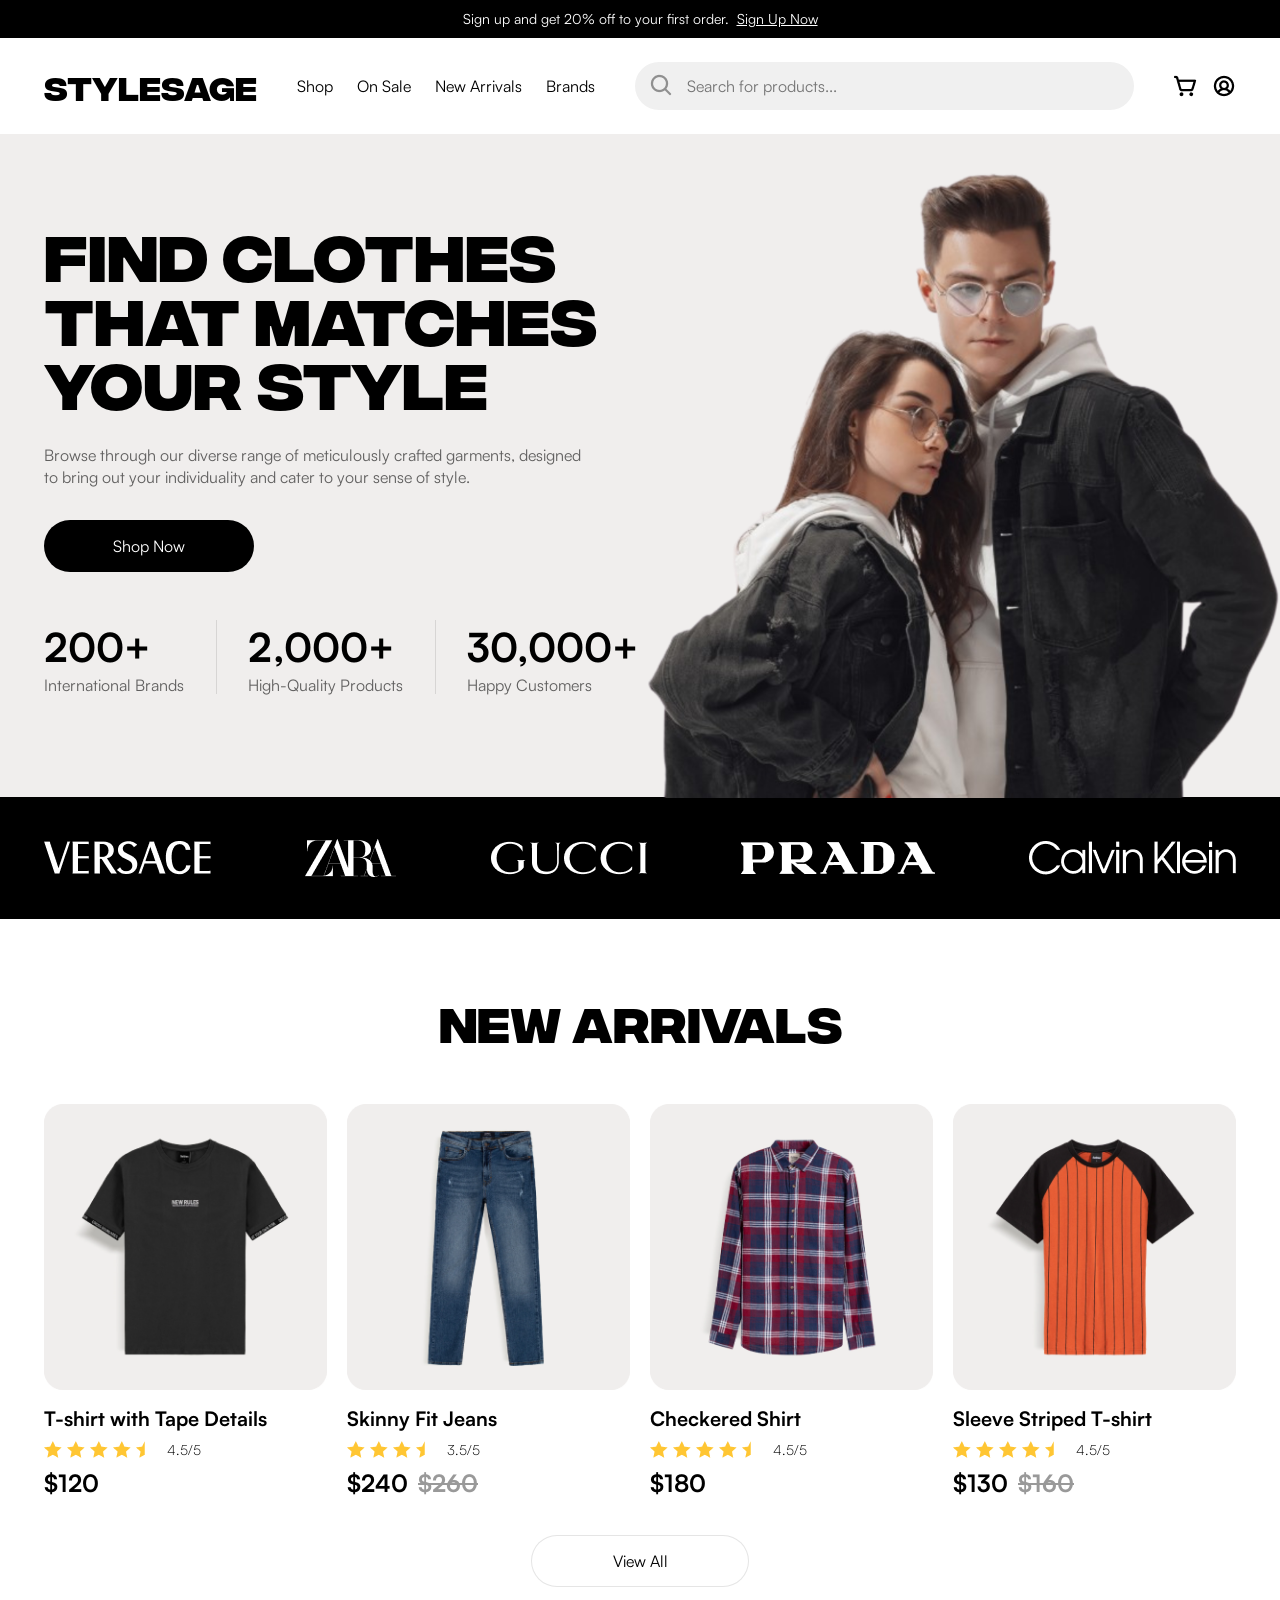
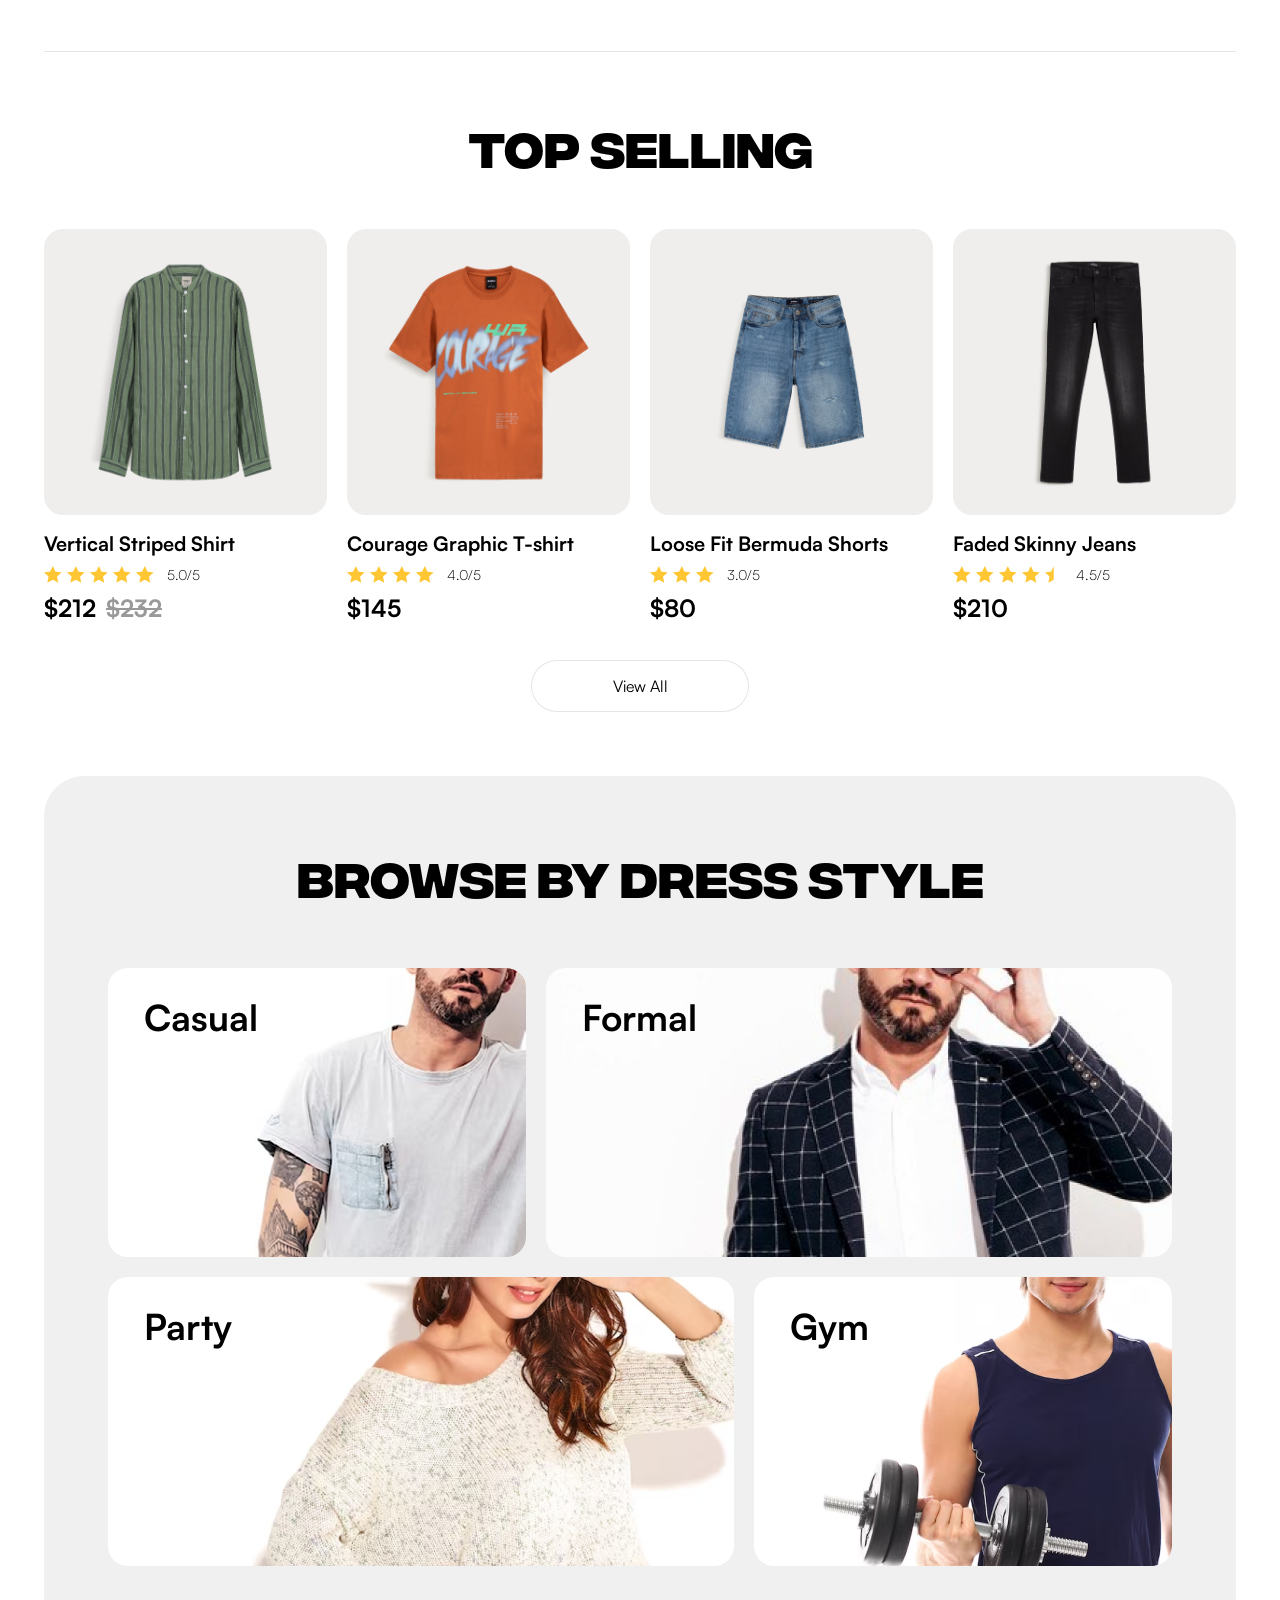
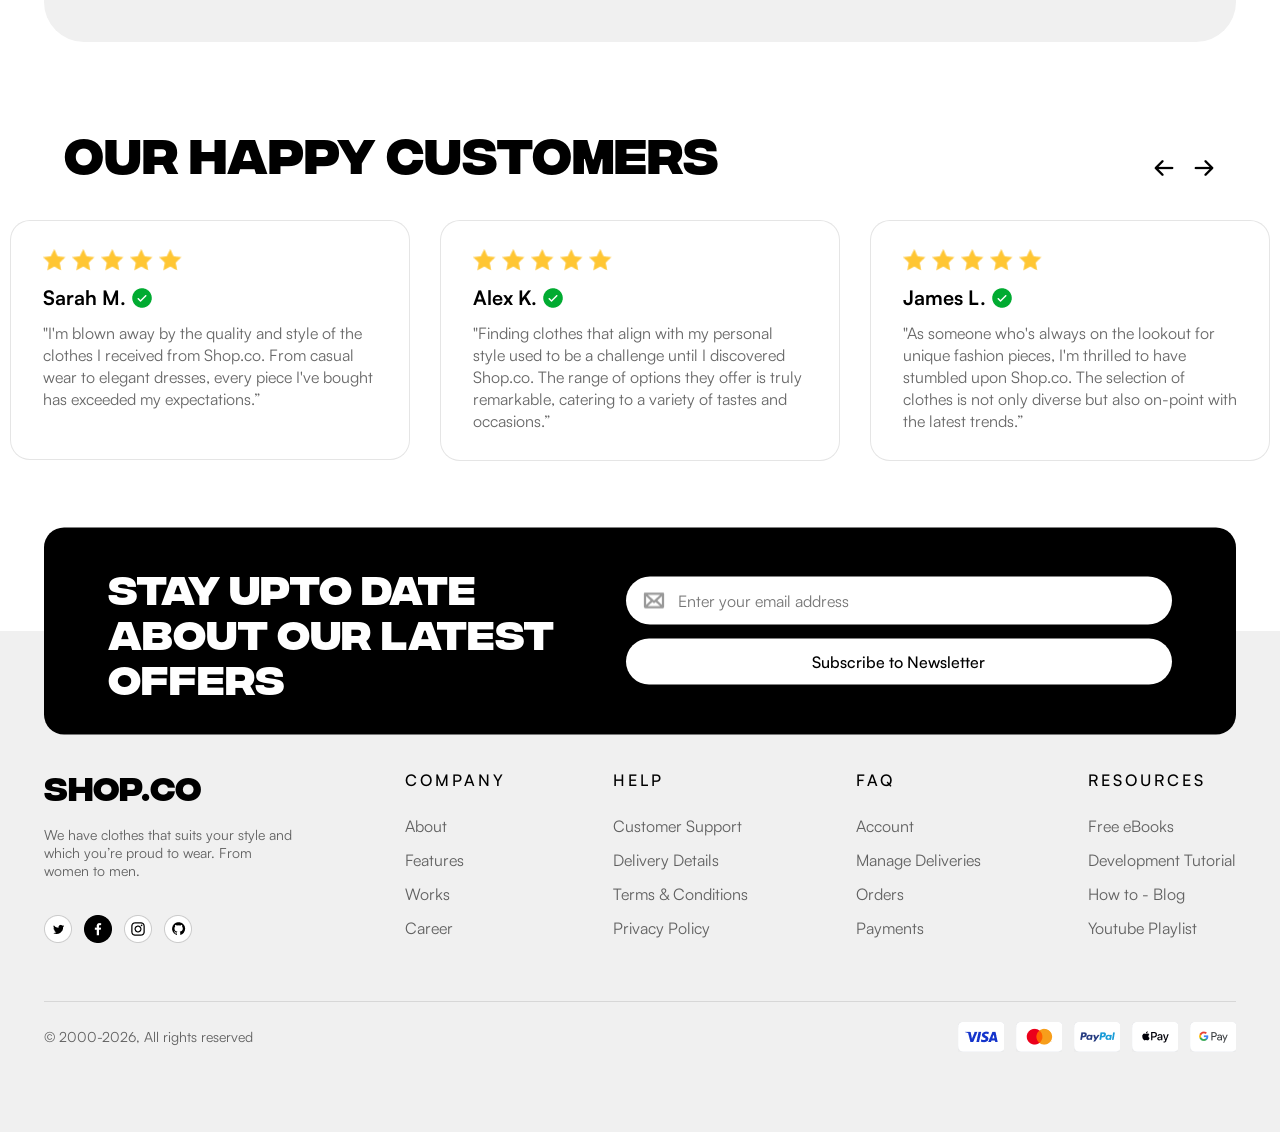
==== index.html @ e3584366 "don't have any update just upload project" ====
<!DOCTYPE html>
<html lang="en">
<head>
    <meta charset="UTF-8">
    <meta name="viewport" content="width=device-width, initial-scale=1.0">
    <title>StyleSage - Home</title>
    <link rel="stylesheet" href="./css/reset.css">
    <link rel="stylesheet" href="./css/main.css">
    <link rel="stylesheet" href="./css/swiper-bundle.min.css">
    <script src="./js/swiper-bundle.min.js"></script>
</head>
<body>
    <div class="wrap">
        <div class="header">
            <div class="header__inner">
                <div class="header__topbar">
                    <h1>Sign up and get 20% off to your first order. <a href="#none">Sign Up Now</a></h1>
                </div>
                <div class="header__menu">
                    <div class="header__menu__inner">
                        <div class="header__left">
                            <div class="header__menu__mo">
                                <a href="#none"><img src="img/ic/ic_menu_mo.png" alt="Menu"></a>
                            </div>
                            <div class="header__menu__logo">
                                <h1><a href="index.html">StyleSage</a></h1>
                            </div>
                        </div>
                        <div class="header__right">
                            <div class="header__menu__item">
                                <ul>
                                    <li>
                                        <a href="#none">Shop</a>
                                    </li>
                                    <li>
                                        <a href="#none">On Sale</a>
                                    </li>
                                    <li>
                                        <a href="#none">New Arrivals</a>
                                    </li>
                                    <li>
                                        <a href="#none">Brands</a>
                                    </li>
                                </ul>
                            </div>
                            <div class="header__menu__search">
                                <input type="text" placeholder="Search for products...">
                                <button class="bt__search"><i class="ic__search"></i></button>
                            </div>
                            <div class="header__menu__user">
                                <a href="#none"><img src="img/ic/ic_search_mo.png" alt=""></a>
                                <a href="#none"><img src="img/ic/ic_cart.png" alt=""></a>
                                <a href="#none"><img src="img/ic/ic_user.png" alt=""></a>
                            </div>
                        </div>
                    </div>
                </div>
            </div>
        </div>
        <div class="sect_top">
            <div class="sect__inner">
                <div class="main__info">
                    <h2>
                        Find Clothes<br>
                        That Matches<br>
                        Your Style
                    </h2>
                    <p>
                        Browse through our diverse range of meticulously crafted garments, designed<br>
                        to bring out your individuality and cater to your sense of style.
                    </p>
                    <div class="btn_wrap">
                        <a href="#none"><span>Shop Now</span></a>
                    </div>
                    <div class="main__total__product">
                        <ul>
                            <li>
                                <dl>
                                    <dt>
                                        <h4>200+</h4>
                                    </dt>
                                    <dd>
                                        <p>International Brands</p>
                                    </dd>
                                </dl>
                            </li>
                            <li>
                                <dl>
                                    <dt>
                                        <h4>2,000+</h4>
                                    </dt>
                                    <dd>
                                        <p>High-Quality Products</p>
                                    </dd>
                                </dl>
                            </li>
                            <li>
                                <dl>
                                    <dt>
                                        <h4>30,000+</h4>
                                    </dt>
                                    <dd>
                                        <p>Happy Customers</p>
                                    </dd>
                                </dl>
                            </li>
                        </ul>
                    </div>
                </div>
                <div class="main__img">
                    <img src="img/bg/hero_couple_pc.png" class="main__pc" alt="">
                    <img src="img/bg/hero_couple_mo.png" class="main__mo" alt="">
                </div>
            </div>
        </div>
        <div class="container">
            <div class="sect sect1">
                <div class="sect__inner">
                    <div class="campany__logo">
                        <ul>
                            <li>
                                <img src="img/logo/img_01.png" alt="VERSACE">
                            </li>
                            <li>
                                <img src="img/logo/img_02.png" alt="ZARA">
                            </li>
                            <li>
                                <img src="img/logo/img_03.png" alt="GUCCI">
                            </li>
                            <li>
                                <img src="img/logo/img_04.png" alt="PRADA">
                            </li>
                            <li>
                                <img src="img/logo/img_05.png" alt="Calvin Klein">
                            </li>
                        </ul>
                    </div>
                </div>
            </div>
            <div class="sect sect2">
                <div class="sect__inner">
                    <div class="product__section">
                        <div class="tit__wrap">
                            <h2 class="sect__tit">New Arrivals</h2>
                        </div>
                        <div class="product__list scrollbar__horizontal">
                            <ul>
                                <li>
                                    <a href="#none">
                                        <div class="product__img">
                                            <img src="img/product/img_01.png" alt="T-shirt with Tape Details">
                                        </div>
                                        <div class="product__info">
                                            <h3>T-shirt with Tape Details</h3>
                                            <div class="product__rate">
                                                <div class="star">
                                                    <ul>
                                                        <li><img src="img/ic/ic_star.png" alt="Star 1"></li>
                                                        <li><img src="img/ic/ic_star.png" alt="Star 2"></li>
                                                        <li><img src="img/ic/ic_star.png" alt="Star 3"></li>
                                                        <li><img src="img/ic/ic_star.png" alt="Star 4"></li>
                                                        <li><img src="img/ic/ic_star_half.png" alt="Star 4.5"></li>
                                                    </ul>
                                                </div>
                                                <span class="number">4.5/5</span>
                                            </div>
                                            <p class="product__price">$120</p>
                                        </div>
                                    </a>
                                </li>
                                <li>
                                    <a href="#none">
                                        <div class="product__img">
                                            <img src="img/product/img_02.png" alt="Skinny Fit Jeans">
                                        </div>
                                        <div class="product__info">
                                            <h3>Skinny Fit Jeans</h3>
                                            <div class="product__rate">
                                                <div class="star">
                                                    <ul>
                                                        <li><img src="img/ic/ic_star.png" alt="Star 1"></li>
                                                        <li><img src="img/ic/ic_star.png" alt="Star 2"></li>
                                                        <li><img src="img/ic/ic_star.png" alt="Star 3"></li>
                                                        <li><img src="img/ic/ic_star_half.png" alt="Star 3.5"></li>
                                                    </ul>
                                                </div>
                                                <span class="number">3.5/5</span>
                                            </div>
                                            <p class="product__price">$240<span class="discount__price">$260</span></p>
                                        </div>
                                    </a>
                                </li>
                                <li>
                                    <a href="#none">
                                        <div class="product__img">
                                            <img src="img/product/img_03.png" alt="Checkered Shirt">
                                        </div>
                                        <div class="product__info">
                                            <h3>Checkered Shirt</h3>
                                            <div class="product__rate">
                                                <div class="star">
                                                    <ul>
                                                        <li><img src="img/ic/ic_star.png" alt="Star 1"></li>
                                                        <li><img src="img/ic/ic_star.png" alt="Star 2"></li>
                                                        <li><img src="img/ic/ic_star.png" alt="Star 3"></li>
                                                        <li><img src="img/ic/ic_star.png" alt="Star 4"></li>
                                                        <li><img src="img/ic/ic_star_half.png" alt="Star 4.5"></li>
                                                    </ul>
                                                </div>
                                                <span class="number">4.5/5</span>
                                            </div>
                                            <p class="product__price">$180</p>
                                        </div>
                                    </a>
                                </li>
                                <li>
                                    <a href="#none">
                                        <div class="product__img">
                                            <img src="img/product/img_04.png" alt="Sleeve Striped T-shirt">
                                        </div>
                                        <div class="product__info">
                                            <h3>Sleeve Striped T-shirt</h3>
                                            <div class="product__rate">
                                                <div class="star">
                                                    <ul>
                                                        <li><img src="img/ic/ic_star.png" alt="Star 1"></li>
                                                        <li><img src="img/ic/ic_star.png" alt="Star 2"></li>
                                                        <li><img src="img/ic/ic_star.png" alt="Star 3"></li>
                                                        <li><img src="img/ic/ic_star.png" alt="Star 4"></li>
                                                        <li><img src="img/ic/ic_star_half.png" alt="Star 4.5"></li>
                                                    </ul>
                                                </div>
                                                <span class="number">4.5/5</span>
                                            </div>
                                            <p class="product__price">$130<span class="discount__price">$160</span></p>
                                        </div>
                                    </a>
                                </li>
                            </ul>
                        </div>
                        <div class="product__more">
                            <a href="#none" class="btn__more"><span>View All</span></a>
                        </div>
                    </div>
                    <div class="product__section">
                        <div class="tit__wrap">
                            <h2 class="sect__tit">Top Selling</h2>
                        </div>
                        <div class="product__list scrollbar__horizontal">
                            <ul>
                                <li>
                                    <a href="#none">
                                        <div class="product__img">
                                            <img src="img/product/img_05.png" alt="Vertical Striped Shirt">
                                        </div>
                                        <div class="product__info">
                                            <h3>Vertical Striped Shirt</h3>
                                            <div class="product__rate">
                                                <div class="star">
                                                    <ul>
                                                        <li><img src="img/ic/ic_star.png" alt="Star 1"></li>
                                                        <li><img src="img/ic/ic_star.png" alt="Star 2"></li>
                                                        <li><img src="img/ic/ic_star.png" alt="Star 3"></li>
                                                        <li><img src="img/ic/ic_star.png" alt="Star 4"></li>
                                                        <li><img src="img/ic/ic_star.png" alt="Star 5"></li>
                                                    </ul>
                                                </div>
                                                <span class="number">5.0/5</span>
                                            </div>
                                            <p class="product__price">$212<span class="discount__price">$232</span></p>
                                        </div>
                                    </a>
                                </li>
                                <li>
                                    <a href="#none">
                                        <div class="product__img">
                                            <img src="img/product/img_06.png" alt="Courage Graphic T-shirt">
                                        </div>
                                        <div class="product__info">
                                            <h3>Courage Graphic T-shirt</h3>
                                            <div class="product__rate">
                                                <div class="star">
                                                    <ul>
                                                        <li><img src="img/ic/ic_star.png" alt="Star 1"></li>
                                                        <li><img src="img/ic/ic_star.png" alt="Star 2"></li>
                                                        <li><img src="img/ic/ic_star.png" alt="Star 3"></li>
                                                        <li><img src="img/ic/ic_star.png" alt="Star 4"></li>
                                                    </ul>
                                                </div>
                                                <span class="number">4.0/5</span>
                                            </div>
                                            <p class="product__price">$145</p>
                                        </div>
                                    </a>
                                </li>
                                <li>
                                    <a href="#none">
                                        <div class="product__img">
                                            <img src="img/product/img_07.png" alt="Loose Fit Bermuda Shorts">
                                        </div>
                                        <div class="product__info">
                                            <h3>Loose Fit Bermuda Shorts</h3>
                                            <div class="product__rate">
                                                <div class="star">
                                                    <ul>
                                                        <li><img src="img/ic/ic_star.png" alt="Star 1"></li>
                                                        <li><img src="img/ic/ic_star.png" alt="Star 2"></li>
                                                        <li><img src="img/ic/ic_star.png" alt="Star 3"></li>
                                                    </ul>
                                                </div>
                                                <span class="number">3.0/5</span>
                                            </div>
                                            <p class="product__price">$80</p>
                                        </div>
                                    </a>
                                </li>
                                <li>
                                    <a href="#none">
                                        <div class="product__img">
                                            <img src="img/product/img_08.png" alt="Faded Skinny Jeans">
                                        </div>
                                        <div class="product__info">
                                            <h3>Faded Skinny Jeans</h3>
                                            <div class="product__rate">
                                                <div class="star">
                                                    <ul>
                                                        <li><img src="img/ic/ic_star.png" alt="Star 1"></li>
                                                        <li><img src="img/ic/ic_star.png" alt="Star 2"></li>
                                                        <li><img src="img/ic/ic_star.png" alt="Star 3"></li>
                                                        <li><img src="img/ic/ic_star.png" alt="Star 4"></li>
                                                        <li><img src="img/ic/ic_star_half.png" alt="Star 4.5"></li>
                                                    </ul>
                                                </div>
                                                <span class="number">4.5/5</span>
                                            </div>
                                            <p class="product__price">$210</p>
                                        </div>
                                    </a>
                                </li>
                            </ul>
                        </div>
                        <div class="product__more">
                            <a href="#none" class="btn__more"><span>View All</span></a>
                        </div>
                    </div>
                </div>
            </div>
            <div class="sect sect3">
                <div class="sect__inner">
                    <div class="product__browse">
                        <div class="tit__wrap">
                            <h2 class="sect__tit">Browse By Dress Style</h2>
                        </div>
                        <div class="bx__browse">
                            <div class="left">
                                <a href="#none" class="bx__left">
                                    <div class="bx bx__sm">
                                        <div class="bx__inner">
                                            <h4>Casual</h4>
                                        </div>
                                    </div>
                                </a>
                                <a href="#none" class="bx__right">
                                    <div class="bx bx__lg">
                                        <div class="bx__inner">
                                            <h4>Formal</h4>
                                        </div>
                                    </div>
                                </a>
                            </div>
                            <div class="right">
                                <a href="#none" class="bx__right">
                                    <div class="bx bx__lg">
                                        <div class="bx__inner">
                                            <h4>Party</h4>
                                        </div>
                                    </div>
                                </a>
                                <a href="#none" class="bx__left">
                                    <div class="bx bx__sm">
                                        <div class="bx__inner">
                                            <h4>Gym</h4>
                                        </div>
                                    </div>
                                </a>
                            </div>
                        </div>
                    </div>
                </div>
            </div>
            <div class="sect sect4">
                <div class="sect__inner">
                    <div class="customer__review__wrap">
                        <div class="swiper swiperStyle1">
                            <div class="swiper-header">
                                <div class="swiper-header-inner">
                                    <div class="tit__wrap">
                                        <h2 class="sect__tit">Our Happy<br class="mo"> Customers</h2>
                                    </div>
                                    <div class="swiper-button">
                                        <div class="swiper-button-prev"></div>
                                        <div class="swiper-button-next"></div>
                                    </div>
                                </div>
                            </div>
                            <div class="swiper-wrapper">
                                <div class="swiper-slide">
                                    <div class="cus__review__bx">
                                        <dl>
                                            <dt>
                                                <div class="rate">
                                                    <ul>
                                                        <li><img src="img/ic/ic_star_rev.png" alt=""></li>
                                                        <li><img src="img/ic/ic_star_rev.png" alt=""></li>
                                                        <li><img src="img/ic/ic_star_rev.png" alt=""></li>
                                                        <li><img src="img/ic/ic_star_rev.png" alt=""></li>
                                                        <li><img src="img/ic/ic_star_rev.png" alt=""></li>
                                                    </ul>
                                                </div>
                                                <h4>Sarah M.</h4>
                                            </dt>
                                            <dd>
                                                <p>
                                                    "I'm blown away by the quality and style of the
                                                    clothes I received from Shop.co. From casual
                                                    wear to elegant dresses, every piece I've bought
                                                    has exceeded my expectations.”
                                                </p>
                                            </dd>
                                        </dl>
                                    </div>
                                </div>
                                <div class="swiper-slide">
                                    <div class="cus__review__bx">
                                        <dl>
                                            <dt>
                                                <div class="rate">
                                                    <ul>
                                                        <li><img src="img/ic/ic_star_rev.png" alt=""></li>
                                                        <li><img src="img/ic/ic_star_rev.png" alt=""></li>
                                                        <li><img src="img/ic/ic_star_rev.png" alt=""></li>
                                                        <li><img src="img/ic/ic_star_rev.png" alt=""></li>
                                                        <li><img src="img/ic/ic_star_rev.png" alt=""></li>
                                                    </ul>
                                                </div>
                                                <h4>Alex K.</h4>
                                            </dt>
                                            <dd>
                                                <p>
                                                    "Finding clothes that align with my personal
                                                    style used to be a challenge until I discovered
                                                    Shop.co. The range of options they offer is truly
                                                    remarkable, catering to a variety of tastes and
                                                    occasions.”
                                                </p>
                                            </dd>
                                        </dl>
                                    </div>
                                </div>
                                <div class="swiper-slide">
                                    <div class="cus__review__bx">
                                        <dl>
                                            <dt>
                                                <div class="rate">
                                                    <ul>
                                                        <li><img src="img/ic/ic_star_rev.png" alt=""></li>
                                                        <li><img src="img/ic/ic_star_rev.png" alt=""></li>
                                                        <li><img src="img/ic/ic_star_rev.png" alt=""></li>
                                                        <li><img src="img/ic/ic_star_rev.png" alt=""></li>
                                                        <li><img src="img/ic/ic_star_rev.png" alt=""></li>
                                                    </ul>
                                                </div>
                                                <h4>James L.</h4>
                                            </dt>
                                            <dd>
                                                <p>
                                                    "As someone who's always on the lookout for
                                                    unique fashion pieces, I'm thrilled to have
                                                    stumbled upon Shop.co. The selection of
                                                    clothes is not only diverse but also on-point
                                                    with the latest trends.”
                                                </p>
                                            </dd>
                                        </dl>
                                    </div>
                                </div>
                                <div class="swiper-slide">
                                    <div class="cus__review__bx">
                                        <dl>
                                            <dt>
                                                <div class="rate">
                                                    <ul>
                                                        <li><img src="img/ic/ic_star_rev.png" alt=""></li>
                                                        <li><img src="img/ic/ic_star_rev.png" alt=""></li>
                                                        <li><img src="img/ic/ic_star_rev.png" alt=""></li>
                                                        <li><img src="img/ic/ic_star_rev.png" alt=""></li>
                                                        <li><img src="img/ic/ic_star_rev.png" alt=""></li>
                                                    </ul>
                                                </div>
                                                <h4>Sophia M.</h4>
                                            </dt>
                                            <dd>
                                                <p>
                                                    "As someone who's always on the lookout for
                                                    unique fashion pieces, I'm thrilled to have
                                                    stumbled upon Shop.co. The selection of
                                                    clothes is not only diverse but also on-point
                                                    with the latest trends.”
                                                </p>
                                            </dd>
                                        </dl>
                                    </div>
                                </div>
                                <div class="swiper-slide">
                                    <div class="cus__review__bx">
                                        <dl>
                                            <dt>
                                                <div class="rate">
                                                    <ul>
                                                        <li><img src="img/ic/ic_star_rev.png" alt=""></li>
                                                        <li><img src="img/ic/ic_star_rev.png" alt=""></li>
                                                        <li><img src="img/ic/ic_star_rev.png" alt=""></li>
                                                        <li><img src="img/ic/ic_star_rev.png" alt=""></li>
                                                        <li><img src="img/ic/ic_star_rev.png" alt=""></li>
                                                    </ul>
                                                </div>
                                                <h4>Daniel K.</h4>
                                            </dt>
                                            <dd>
                                                <p>
                                                    "As someone who's always on the lookout for
                                                    unique fashion pieces, I'm thrilled to have
                                                    stumbled upon Shop.co. The selection of
                                                    clothes is not only diverse but also on-point
                                                    with the latest trends.”
                                                </p>
                                            </dd>
                                        </dl>
                                    </div>
                                </div>
                                <div class="swiper-slide">
                                    <div class="cus__review__bx">
                                        <dl>
                                            <dt>
                                                <div class="rate">
                                                    <ul>
                                                        <li><img src="img/ic/ic_star_rev.png" alt=""></li>
                                                        <li><img src="img/ic/ic_star_rev.png" alt=""></li>
                                                        <li><img src="img/ic/ic_star_rev.png" alt=""></li>
                                                        <li><img src="img/ic/ic_star_rev.png" alt=""></li>
                                                        <li><img src="img/ic/ic_star_rev.png" alt=""></li>
                                                    </ul>
                                                </div>
                                                <h4>Emma R.</h4>
                                            </dt>
                                            <dd>
                                                <p>
                                                    "As someone who's always on the lookout for
                                                    unique fashion pieces, I'm thrilled to have
                                                    stumbled upon Shop.co. The selection of
                                                    clothes is not only diverse but also on-point
                                                    with the latest trends.”
                                                </p>
                                            </dd>
                                        </dl>
                                    </div>
                                </div>
                                <div class="swiper-slide">
                                    <div class="cus__review__bx">
                                        <dl>
                                            <dt>
                                                <div class="rate">
                                                    <ul>
                                                        <li><img src="img/ic/ic_star_rev.png" alt=""></li>
                                                        <li><img src="img/ic/ic_star_rev.png" alt=""></li>
                                                        <li><img src="img/ic/ic_star_rev.png" alt=""></li>
                                                        <li><img src="img/ic/ic_star_rev.png" alt=""></li>
                                                        <li><img src="img/ic/ic_star_rev.png" alt=""></li>
                                                    </ul>
                                                </div>
                                                <h4>Michael T.</h4>
                                            </dt>
                                            <dd>
                                                <p>
                                                    "As someone who's always on the lookout for
                                                    unique fashion pieces, I'm thrilled to have
                                                    stumbled upon Shop.co. The selection of
                                                    clothes is not only diverse but also on-point
                                                    with the latest trends.”
                                                </p>
                                            </dd>
                                        </dl>
                                    </div>
                                </div>
                                <div class="swiper-slide">
                                    <div class="cus__review__bx">
                                        <dl>
                                            <dt>
                                                <div class="rate">
                                                    <ul>
                                                        <li><img src="img/ic/ic_star_rev.png" alt=""></li>
                                                        <li><img src="img/ic/ic_star_rev.png" alt=""></li>
                                                        <li><img src="img/ic/ic_star_rev.png" alt=""></li>
                                                        <li><img src="img/ic/ic_star_rev.png" alt=""></li>
                                                        <li><img src="img/ic/ic_star_rev.png" alt=""></li>
                                                    </ul>
                                                </div>
                                                <h4>John D.</h4>
                                            </dt>
                                            <dd>
                                                <p>
                                                    "As someone who's always on the lookout for
                                                    unique fashion pieces, I'm thrilled to have
                                                    stumbled upon Shop.co. The selection of
                                                    clothes is not only diverse but also on-point
                                                    with the latest trends.”
                                                </p>
                                            </dd>
                                        </dl>
                                    </div>
                                </div>
                            </div>
                        </div>
                    </div>
                </div>
            </div>
        </div>
        <div class="footer">
            <div class="footer__inner">
                <div class="cust__subscribe">
                    <div class="cust__subscribe__inner">
                        <div class="subscribe__info">
                            <p>
                                Stay upto date about
                                our latest offers
                            </p>
                        </div>
                        <div class="subscribe__form">
                            <form autocomplete="off">
                                <div class="frm__control">
                                    <input type="email" placeholder="Enter your email address">
                                    <i><img src="img/ic/ic_email.png" alt=""></i>
                                </div>
                                <button type="button" class="btn btn__white btn__sm">Subscribe to Newsletter</button>
                            </form>
                        </div>
                    </div>
                </div>
                <div class="footer__top">
                    <div class="foot__info">
                        <div class="foot__logo">
                            <h6><a href="index.html">Shop.co</a></h6>
                        </div>
                        <div class="foot__des">
                            <p>
                                We have clothes that suits your style and
                                which you’re proud to wear. From
                                women to men.
                            </p>
                        </div>
                        <div class="foot__social">
                            <ul>
                                <li><a href="#none"><img src="img/logo/logo_twitter.png" alt=""></a></li>
                                <li><a href="#none"><img src="img/logo/logo_facebook.png" alt=""></a></li>
                                <li><a href="#none"><img src="img/logo/logo_ig.png" alt=""></a></li>
                                <li><a href="#none"><img src="img/logo/logo_github.png" alt=""></a></li>
                            </ul>
                        </div>
                    </div>
                    <div class="foot__menu">
                        <ul>
                            <li>
                                <dl>
                                    <dt>
                                        <h4>Company</h4>
                                    </dt>
                                    <dd>
                                        <ul>
                                            <li>
                                                <a href="#none">About</a>
                                            </li>
                                            <li>
                                                <a href="#none">Features</a>
                                            </li>
                                            <li>
                                                <a href="#none">Works</a>
                                            </li>
                                            <li>
                                                <a href="#none">Career</a>
                                            </li>
                                        </ul>
                                    </dd>
                                </dl>
                            </li>
                            <li>
                                <dl>
                                    <dt>
                                        <h4>Help</h4>
                                    </dt>
                                    <dd>
                                        <ul>
                                            <li>
                                                <a href="#none">Customer Support</a>
                                            </li>
                                            <li>
                                                <a href="#none">Delivery Details</a>
                                            </li>
                                            <li>
                                                <a href="#none">Terms & Conditions</a>
                                            </li>
                                            <li>
                                                <a href="#none">Privacy Policy</a>
                                            </li>
                                        </ul>
                                    </dd>
                                </dl>
                            </li>
                            <li>
                                <dl>
                                    <dt>
                                        <h4>Faq</h4>
                                    </dt>
                                    <dd>
                                        <ul>
                                            <li>
                                                <a href="#none">Account</a>
                                            </li>
                                            <li>
                                                <a href="#none">Manage Deliveries</a>
                                            </li>
                                            <li>
                                                <a href="#none">Orders</a>
                                            </li>
                                            <li>
                                                <a href="#none">Payments</a>
                                            </li>
                                        </ul>
                                    </dd>
                                </dl>
                            </li>
                            <li>
                                <dl>
                                    <dt>
                                        <h4>Resources</h4>
                                    </dt>
                                    <dd>
                                        <ul>
                                            <li>
                                                <a href="#none">Free eBooks</a>
                                            </li>
                                            <li>
                                                <a href="#none">Development Tutorial</a>
                                            </li>
                                            <li>
                                                <a href="#none">How to - Blog</a>
                                            </li>
                                            <li>
                                                <a href="#none">Youtube Playlist</a>
                                            </li>
                                        </ul>
                                    </dd>
                                </dl>
                            </li>
                        </ul>
                    </div>
                </div>
                <div class="footer__bootom">
                    <div class="foot__copyright">
                        <p>© 2000-<span id="year"></span>, All rights reserved</p>
                    </div>
                    <div class="foot__payvai">
                        <ul>
                            <li><img src="img/logo/logo_visa.png" alt=""></li>
                            <li><img src="img/logo/logo_mastercard.png" alt=""></li>
                            <li><img src="img/logo/logo_paypal.png" alt=""></li>
                            <li><img src="img/logo/logo_apple_pay.png" alt=""></li>
                            <li><img src="img/logo/logo_google_pay.png" alt=""></li>
                        </ul>
                    </div>
                </div>
            </div>
        </div>
    </div>
    <script>
        var swiper = new Swiper('.swiperStyle1', {
            slidesPerView:"auto",
            spaceBetween:20,
            centeredSlides : true,
            autoplay: {
                delay: 2500,
                disableOnInteraction: false,
            },
            loop: true,
            navigation: {
                nextEl: '.swiper-button-next',
                prevEl: '.swiper-button-prev',
            },
            breakpoints: {
                "360": {
                    spaceBetween: 16,
                },
                "1092": {
                    spaceBetween: 30,
                },
                "1024": {
                    spaceBetween: 20,
                },
            }
        });
    </script>
    <script src="./js/main.js"></script>
</body>
</html>
---- css/main.css ----
.btn{display:flex;justify-content:center;align-items:center;width:100%;padding:0 20px;font-family:"Satoshi";font-size:16px;font-weight:500;color:#fff;border-radius:62px;background-color:#000;column-gap:12px;}
.btn i{width:24px;height:24px;}
.btn i img{width:24px;height:24px;}
.btn.btn__xs{height:39px;}
.btn.btn__sm{height:48px;}
.btn.btn__lg{height:60px;}
.btn.btn__round{width:48px;height:48px;border-radius:50%;}
.btn.btn__white{color:#000;background-color:#fff;}
.btn.btn__gray{font-weight:400;color:rgba(0,0,0,0.6);background-color:#f0f0f0;}
.btn__more{display:flex;justify-content:center;align-items:center;width:218px;height:52px;border:1px solid rgba(0,0,0,0.1);border-radius:62px;background-color:#fff;}
.btn__more span{font-family:"Satoshi";font-size:16px;font-weight:400;color:#000;}

.frm__control{position:relative;}
.frm__control input{width:100%;height:48px;padding:0 16px 0 52px;font-family:"Satoshi";font-size:16px;font-weight:400;color:rgba(0,0,0,0.4);border:none;border-radius:62px;background-color:#f0f0f0;}
.frm__control i{position:absolute;top:50%;left:16px;width:24px;height:24px;transform:translate(0, -50%);}

.quantity__input{position:relative;display:flex;justify-content:space-between;align-items:center;width:126px;height:44px;padding:0 20px;border-radius:62px;background-color:#f0f0f0;}
.quantity__input input[type=number]{width:46px;font-family:"Satoshi";font-size:14px;font-weight:500;color:#000;text-align:center;border:none;background-color:#f0f0f0;}
.quantity__input input[type=number]::-webkit-outer-spin-button,
.quantity__input input[type=number]::-webkit-inner-spin-button{-webkit-appearance:none;margin:0;}
.quantity__input button{width:20px;height:20px;cursor:pointer;}

.breadcrumb ul{position:relative;display:flex;justify-content:flex-start;align-items:center;flex-wrap:wrap;margin-bottom:24px;}
.breadcrumb ul li{font-family:"Satoshi";font-size:16px;font-weight:400;color:rgba(0,0,0,0.6);}
.breadcrumb ul li a{color:rgba(0,0,0,0.6);}
.breadcrumb ul li:first-child::before{display:none;}
.breadcrumb ul li::before{content:"";display:block;margin:0 12px 0 4px;width:16px;height:22px;float:left;background-image:url("../img/ic/ic_chevron_right.png");background-repeat:no-repeat;background-position:center;}
.breadcrumb ul li.active{color:#000;}

.range__slider{position:relative;width:100%;height:5px;margin:20px 0 23px;border-radius:10px;background-color:#f0f0f0;}
.range__slider .slider__track{position:absolute;height:100%;background-color:#000;}
.range__slider input{position:absolute;top:50%;width:100%;background:none;transform:translateY(-50%);pointer-events:none;appearance:none;}
.range__slider input[type="range"]::-webkit-slider-thumb{width:20px;height:20px;border:3px solid #000;border-radius:50%;background-color:#000;pointer-events:auto;appearance:none;cursor:pointer;box-shadow: 0 .125rem .5625rem -0.125rem rgba(0, 0, 0, .25);}
.range__slider input[type="range"]::-moz-range-thumb{width:20px;height:20px;border:3px solid #000;border-radius:50%;background-color:#000;pointer-events:auto;-moz-appearance:none;cursor:pointer;box-shadow: 0 .125rem .5625rem -0.125rem rgba(0, 0, 0, .25);}
.range__slider .tooltipe{position:absolute;bottom:100%;display:block;font-family:"Satoshi";font-size:14px;font-weight:500;color:#000;text-align:center;white-space:nowrap;z-index:10;transform:translateX(-50%);}
.range__slider .tooltipe.min__tooltip{left:50%;transform:translateX(-50%) translateY(-100%);}
.range__slider .tooltipe.max__tooltip{right:50%;transform:translateX(50%) translateY(-100%);}

.paginate{display:flex;justify-content:space-between;align-items:center;}
.paginate .page_arr{display:flex;justify-content:space-between;align-items:center;width:auto;height:36px;padding:0 14px;border:1px solid rgba(0,0,0,0.1);border-radius:8px;background-color:#fff;gap:8px;}
.paginate .page_arr:hover{background-color:#f0f0f0;}
.paginate .page_arr i{width:20px;height:20px;}
.paginate .page_arr i img{width:20px;height:20px;}
.paginate .page_arr span{font-family:"Satoshi";font-size:14px;font-weight:500;color:#000;}
.paginate ul{display:flex;justify-content:space-between;align-items:center;gap:2px;}
.paginate ul li a{display:flex;justify-content:center;align-items:center;width:40px;height:40px;font-family:"Satoshi";font-size:14px;font-weight:500;color:rgba(0,0,0,0.5);}
.paginate ul li a.on,.paginate ul li a:hover{color:#000;border-radius:8px;background-color:#f0f0f0;}
.paginate ul li span{display:flex;justify-content:center;align-items:center;width:40px;height:40px;font-family:"Satoshi";font-size:14px;font-weight:500;color:rgba(0,0,0,0.5);}

.wrap{min-width:390px;} 
.wrap.sub .product__section{margin:0;border-top:none;}

br.mo{display:none;}

.sect.sect2 .sect__inner{max-width:1328px;margin:0 auto;padding:72px 44px 64px;}
.sect.sect3 .sect__inner{max-width:1328px;margin:0 auto;padding:0 44px;}
.sect.sect4 .sect__inner{max-width:100%;margin:0 auto;padding:80px 0 170px;}

.sect.sect__subPage .sect__inner{max-width:1328px;margin:0 auto;padding:24px 44px 170px;}
.sect.sect__subPage .sect__tit{text-align:left;}

.sect__tit{font-family:"Integral CF";font-size:48px;font-weight:700;text-align:center;color:#000;line-height:58px;text-transform:uppercase;}

.header .header__topbar{width:100%;height:38px;background-color:#000;}
.header .header__topbar h1{display:flex;justify-content:center;align-items:center;width:100%;height:100%;font-family:"Satoshi";font-size:14px;font-weight:400;color:#fff;}
.header .header__topbar h1 a{margin-left:8px;font-family:"Satoshi";font-size:14px;font-weight:400;color:#fff;text-decoration:underline;}

.header .header__menu{position:sticky;top:0;max-width:1328px;margin:0 auto;padding:0 44px;background-color:#fff;overflow:hidden;}
.header .header__menu .header__menu__inner{display:flex;justify-content:flex-start;align-items:center;padding:24px 0;}
.wrap.sub .header .header__menu .header__menu__inner{border-bottom:1px solid rgba(0,0,0,0.1);}
.header .header__menu .header__menu__inner .header__left .header__menu__mo{display:none;}

.header .header__menu .header__menu__logo h1{font-family:"Integral CF";font-size:32px;color:#000;line-height:48px;text-transform:uppercase;}
.header .header__menu .header__menu__logo h1 a{display:block;color:#000;}


.header .header__menu .header__menu__inner .header__right{display:flex;justify-content:flex-start;align-items:center;flex:1;}
.header .header__menu .header__menu__item{margin-left:40px;}
.header .header__menu .header__menu__item ul{display:flex;justify-content:space-between;align-items:center;column-gap:24px;}
.header .header__menu .header__menu__item ul li a{display:block;font-family:"Satoshi";font-size:16px;font-weight:400;color:#000;line-height:48px;}

.header .header__menu .header__menu__search{position:relative;margin-left:40px;flex-grow:1;}
.header .header__menu .header__menu__search input{width:100%;height:48px;padding:12px 16px 12px 52px;font-family:"Satoshi";font-size:16px;font-weight:400;color:rgba(0,0,0,0.4);border:none;border-radius:62px;background-color:#f0f0f0;}
.header .header__menu .header__menu__search input:focus{outline:none;}
.header .header__menu .header__menu__search .bt__search{position:absolute;top:0;left:0;width:52px;height:48px;text-align:center;cursor:pointer;}
.header .header__menu .header__menu__search .bt__search .ic__search{display:inline-block;width:24px;height:24px;background-image:url("../img/ic/ic_search.png");background-repeat:no-repeat;background-position:center;background-size:24px auto;}

.header .header__menu .header__menu__user{display:flex;justify-content:flex-start;align-items:center;height:48px;margin-left:40px;column-gap:14px;}
.header .header__menu .header__menu__user a{display:flex;justify-content:center;align-items:center;height:48px;}
.header .header__menu .header__menu__user a:first-child{display:none;}

.sect_top{width:100%;background-color:#f0eeed;}
.sect_top .sect__inner{position:relative;max-width:1328px;height:663px;margin:0 auto;padding:86px 44px 101px;}
.main__info{position:relative;z-index:2;}
.main__info h2{font-family:"Integral CF";font-size:64px;font-weight:700;color:#000;line-height:64px;}
.main__info > p{margin:32px 0 0;font-family:"Satoshi";font-size:16px;font-weight:400;color:rgba(0,0,0,0.6);line-height:22px;}
.main__info .btn_wrap{margin:32px 0 0;}
.main__info a{display:flex;justify-content:center;align-items:center;width:210px;height:52px;border-radius:62px;background-color:#000;}
.main__info a span{font-family:"Satoshi";font-size:16px;font-weight:400;color:#fff;}
.main__img{position:absolute;top:0;right:0;height:663px;background-color:#f0eeed;}
.main__img img{width:auto;height:664px;}
.main__img img.main__mo{display:none;}
.main__total__product{margin:48px 0 0;}
.main__total__product ul{display:flex;justify-content:flex-start;align-items:flex-start;}
.main__total__product ul li{position:relative;}
.main__total__product ul li::after{content:"";position:absolute;top:0;display:block;width:1px;height:74px;background-color:rgba(0,0,0,0.1);}
.main__total__product ul li:first-child::after{display:none;}
.main__total__product ul li dl{padding:0 32px;}
.main__total__product ul li:first-child dl{padding-left:0;}
.main__total__product ul li:last-child dl{padding-right:0;}
.main__total__product ul li dl dt h4{font-family:"Satoshi";font-size:40px;font-weight:700;color:#000;line-height:normal;}
.main__total__product ul li dl dd p{font-family:"Satoshi";font-size:16px;font-weight:400;color:rgba(0,0,0,0.6);line-height:22px;}


.campany__logo{width:100%;background-color:#000;}
.campany__logo ul{display:flex;justify-content:space-between;align-items:center;max-width:1328px;height:122px;margin:0 auto;padding:0 44px;}

.sect.sect2 .sect__inner .product__section:first-child{margin:0;padding:0;border-top:none;}
.product__section{margin:64px 0 0;padding:64px 0 0;border-top:1px solid rgba(0,0,0,0.1);}
.product__list > ul{display:flex;justify-content:flex-start;align-items:flex-start;flex-flow:row nowrap;margin:55px 0 0;gap:20px;}
.product__list > ul > li > a{display:block;width:100%;}
.product__list .product__img{width:100%;height:auto;border-radius:20px;background-color:#f0eeed;}
.product__list .product__img img{width:100%;}
.product__list .product__info h3{margin:17px 0 0;font-family:"Satoshi";font-size:20px;font-weight:700;color:#000;line-height:24px;text-overflow:ellipsis;white-space:nowrap;overflow:hidden;}
.product__list .product__info .product__rate{display:flex;justify-content:flex-start;align-items:end;margin:10px 0 0;gap:13px;}
.product__list .product__info .product__rate .star ul{display:flex;justify-content:flex-start;align-items:flex-start;margin:0;padding:0;gap:5px;}
.product__list .product__info .product__rate .star ul li{width:18px;height:18px;}

.product__list .product__info .product__rate .number{font-family:"Satoshi";font-size:14px;font-weight:300;color:#000;line-height:normal;}
.product__list .product__info .product__price{margin:8px 0 0;font-family:"Satoshi";font-size:24px;font-weight:700;color:#000;line-height:normal;}
.product__list .product__info .discount__price{margin-left:10px;opacity:40%;text-decoration:line-through;}
.product__more{display:flex;justify-content:center;align-items:center;margin:36px 0 0;}

.product__browse{width:100%;height:auto;padding:70px 64px 76px;border-radius:40px;background-color:#f0f0f0;}
.bx__browse{display:flex;justify-content:flex-start;align-items:flex-start;flex-flow:row wrap;margin:64px 0 0;gap:20px;}
.bx__browse .bx{position:relative;width:100%;height:289px;padding:25px 36px;border-radius:20px;background-color:#fff;background-repeat:no-repeat;background-position:top right;}
.bx__browse .bx h4{font-family:"Satoshi";font-size:36px;font-weight:700;color:#000;}
.bx__browse .left{display:flex;justify-content:flex-start;align-items:flex-start;width:100%;gap:20px;}
.bx__browse .right{display:flex;justify-content:flex-start;align-items:flex-start;width:100%;gap:20px;}
.bx__browse .left .bx.bx__sm{width:40%;background-image:url("../img/bg/img_04.png");}
.bx__browse .left .bx.bx__lg{width:60%;background-image:url("../img/bg/img_05.png");}
.bx__browse .right .bx.bx__lg{width:60%;background-image:url("../img/bg/img_06.png");}
.bx__browse .right .bx.bx__sm{width:40%;background-image:url("../img/bg/img_07.png");}
.bx__browse .bx__left{display:contents;}
.bx__browse .bx__right{display:contents;}

.customer__review__wrap .swiper{position:relative;width:100%;margin:0 auto;}
.customer__review__wrap .sect__tit{text-align:left;}
.customer__review__wrap .swiper-wrapper{display:flex;align-items:flex-start;width:100%;height:auto;margin:40px 0 0;}
.customer__review__wrap .swiper-wrapper .swiper-slide{max-width:400px;height:auto;overflow:inherit;z-index:2;}
.customer__review__wrap .swiper-wrapper .swiper-slide{filter:blur(2px);}
.customer__review__wrap .swiper-wrapper .swiper-slide.swiper-slide-prev,
.customer__review__wrap .swiper-wrapper .swiper-slide.swiper-slide-active,
.customer__review__wrap .swiper-wrapper .swiper-slide.swiper-slide-next{filter:none;}
.customer__review__wrap .swiper-header{display:flex;justify-content:flex-start;align-items:flex-end;max-width:1240px;margin:0 auto;padding:0 44px;}
.customer__review__wrap .swiper-header-inner{position:relative;width:100%;}
.customer__review__wrap .swiper-button{position:absolute;right:0;bottom:0;width:64px;height:24px;}
.customer__review__wrap .swiper-button .swiper-button-prev{content:"";top:22px;left:0;width:24px;height:24px;background-image:url("../img/ic/ic_arrow_left.png");background-repeat:no-repeat;background-size:cover;cursor:pointer;}
.customer__review__wrap .swiper-button .swiper-button-next{content:"";top:22px;right:0;width:24px;height:24px;background-image:url("../img/ic/ic_arrow_right.png");background-repeat:no-repeat;background-size:cover;cursor:pointer;}
.customer__review__wrap .swiper-button .swiper-button-next svg,
.customer__review__wrap .swiper-button .swiper-button-prev svg{display:none;}
.customer__review__wrap .swiper-button .swiper-button-prev{position:absolute;right:0;}


.cus__review__bx{width:400px;min-height:240px;padding:28px 32px;border:1px solid rgba(0,0,0,0.1);border-radius:20px;background-color:#fff;}
.cus__review__bx dl dt .rate ul{display:flex;justify-content:flex-start;align-items:flex-start;margin:0;padding:0;column-gap:6px;}
.cus__review__bx dl dt .rate ul li{height:22px;}
.cus__review__bx dl dt .rate ul li img{height:22px;}
.cus__review__bx dl dt h4{position:relative;display:flex;align-items:center;margin:15px 0 0;font-family:"Satoshi";font-size:20px;font-weight:700;color:#000;line-height:22px;}
.cus__review__bx dl dt h4::after{content:"";display:block;width:24px;height:24px;margin-left:4px;background-image:url("../img/ic/ic_check.png");background-repeat:no-repeat;background-position:center;}
.cus__review__bx dl dd p{margin:12px 0 0;font-family:"Satoshi";font-size:16px;font-weight:400;color:rgba(0,0,0,0.6);line-height:22px;}
.cus__review__bx dl dd span{display:block;margin:24px 0 0;font-family:"Satoshi";font-size:16px;font-weight:500;color:rgba(0,0,0,0.6);line-height:22px;}

.footer{display:block;width:100%;height:auto;background-color:#f0f0f0;}
.footer .footer__inner{position:relative;max-width:1328px;margin:0 auto;padding:140px 44px 80px;}
.footer .footer__top{display:flex;justify-content:space-between;align-items:flex-start;padding:0 0 50px;column-gap:113px;}
.footer .foot__info{width:248px;}
.footer .foot__info .foot__logo h6{font-family:"Integral CF";font-size:32px;font-weight:700;color:#000;line-height:30px;text-transform:uppercase;}
.footer .foot__info .foot__logo h6 a{display:block;color:#000;}
.footer .foot__info .foot__des p{margin:25px 0 0;font-family:"Satoshi";font-size:14px;font-weight:400;color:rgba(0,0,0,0.6);}
.footer .foot__info .foot__social{margin:35px 0 0;}
.footer .foot__info .foot__social ul{display:flex;justify-content:flex-start;align-items:flex-start;column-gap:12px;}
.footer .foot__menu{flex:1;}
.footer .foot__menu > ul{display:flex;justify-content:space-between;align-items:flex-start;}
.footer .foot__menu > ul > li dl dt h4{font-family:"Satoshi";font-size:16px;font-weight:500;color:#000;line-height:18px;text-transform:uppercase;letter-spacing:3px;}
.footer .foot__menu > ul > li dl dd ul{margin:26px 0 0;}
.footer .foot__menu > ul > li dl dd ul li{height:34px;}
.footer .foot__menu > ul > li dl dd ul li a{font-family:"Satoshi";font-size:16px;font-weight:400;color:rgba(0,0,0,0.6);}
.footer .footer__bootom{display:flex;justify-content:space-between;align-items:center;padding:20px 0 0;border-top:1px solid rgba(0,0,0,0.1);}
.footer .foot__copyright p{font-family:"Satoshi";font-size:14px;font-weight:400;color:rgba(0,0,0,0.6);line-height:normal;}
.footer .foot__payvai ul{display:flex;justify-content:flex-start;align-items:flex-start;column-gap:12px;}

.cust__subscribe{position:absolute;top:0;left:44px;width:calc(100% - 88px);height:auto;border-radius:20px;background-color:#000;transform:translate(0, -50%);}
.cust__subscribe .cust__subscribe__inner{display:flex;justify-content:flex-start;align-items:center;padding:36px 64px;}
.cust__subscribe .subscribe__info p{font-family:"Integral CF";font-size:40px;font-weight:700;color:#fff;line-height:45px;text-transform:uppercase;}
.cust__subscribe .subscribe__form{width:100%;}
.cust__subscribe .subscribe__form .frm__control input{background-color:#fff;}
.cust__subscribe .subscribe__form button{height:46px;margin:14px 0 0;}

.product__cart__sect{display:flex;justify-content:flex-start;align-items:flex-start;margin:24px 0 0;column-gap:20px;}
.product__cart__sect > .left{width:60%;}
.product__cart__sect > .right{width:40%;}
.product__cart__list{padding:20px 24px;border:1px solid rgba(0,0,0,0.1);border-radius:20px;}
.product__cart__list > ul > li{position:relative;display:flex;justify-content:space-between;align-items:flex-start;margin:24px 0 0;padding-bottom:24px;border-bottom:1px solid rgba(0,0,0,0.1);}
.product__cart__list > ul > li:first-child{margin-top:0;padding-top:0;}
.product__cart__list > ul > li:last-child{padding-bottom:0;border-bottom:none;}
.product__cart__list > ul > li .left dl dt .bx__im{width:124px;height:124px;border-radius:8px;background-color:#f0eeed;}
.product__cart__list > ul > li .left dl{display:flex;justify-content:flex-start;align-items:center;column-gap:16px;}
.product__cart__list > ul > li .left dl dt .bx__im img{width:100%;}
.product__cart__list > ul > li .left dl dd .bx__info h4{font-family:"Satoshi";font-size:20px;font-weight:700;color:#000;white-space:nowrap;text-overflow:ellipsis;overflow:hidden;}
.product__cart__list > ul > li .left dl dd .bx__info ul{margin:2px 0 0;}
.product__cart__list > ul > li .left dl dd .bx__info ul li p{margin:4px 0 0;font-family:"Satoshi";font-size:14px;font-weight:400;color:#000;}
.product__cart__list > ul > li .left dl dd .bx__info ul li:first-child p{margin:0;}
.product__cart__list > ul > li .left dl dd .bx__info ul li p span{color:rgba(0,0,0,0.6);}
.product__cart__list > ul > li .left dl dd .bx__info p{margin:15px 0 0;font-family:"Satoshi";font-size:24px;font-weight:700;color:#000;}

.product__cart__list > ul > li .rigth dl{display:flex;justify-content:space-between;align-items:flex-start;flex-flow:column wrap;height:124px;}
.product__cart__list > ul > li .rigth dl dt{align-self:flex-end;}
.product__cart__list > ul > li .rigth dl dt button{position:absolute;top:0;right:0;width:24px;height:24px;}
.product__cart__list > ul > li .rigth dl dt button img{width:24px;}

.product__cart__summary{padding:20px 24px;border:1px solid rgba(0,0,0,0.1);border-radius:20px;}
.product__cart__summary > dl > dt > h4{font-family:"Satoshi";font-size:24px;font-weight:700;color:#000;}
.product__cart__summary > dl > dd > .order__info{margin:24px 0 0;padding-bottom:20px;border-bottom:1px solid rgba(0,0,0,0.1);}
.product__cart__summary > dl > dd > .order__info ul li{margin:20px 0 0;}
.product__cart__summary > dl > dd > .order__info ul li:first-child{margin-top:0;}
.product__cart__summary > dl > dd > .order__info ul li dl{display:flex;justify-content:space-between;align-items:flex-start;}
.product__cart__summary > dl > dd > .order__info ul li dl dt h4{font-family:"Satoshi";font-size:20px;font-weight:400;color:rgba(0,0,0,0.6);}
.product__cart__summary > dl > dd > .order__info ul li dl dd p{font-family:"Satoshi";font-size:20px;font-weight:700;color:#000;}

.product__cart__summary > dl > dd > .order__total dl{display:flex;justify-content:space-between;align-items:flex-start;margin:20px 0 0;}
.product__cart__summary > dl > dd > .order__total dl dt h4{font-family:"Satoshi";font-size:20px;font-weight:400;color:#000;}
.product__cart__summary > dl > dd > .order__total dl dd p{font-family:"Satoshi";font-size:24px;font-weight:700;color:#000;}

.product__cart__summary > dl > dd > .order__promo{display:flex;justify-content:flex-start;align-items:flex-start;margin:24px 0 0;column-gap:12px;}
.product__cart__summary > dl > dd > .order__promo .frm__control{flex:1;}
.product__cart__summary > dl > dd > .order__promo input{width:100%;}
.product__cart__summary > dl > dd > .order__promo .btn{width:119px;}
.product__cart__summary > dl > dd > .order__btn{margin:24px 0 0;}

.product_bx_img{display:flex;justify-content:flex-start;align-items:flex-start;}
.product_bx_img .left{width:166px;}
.product_bx_img .right{width:calc(100% - 166px);}
.product_bx_img .small__slide .swiper-wrapper{flex-flow:column wrap;row-gap:14px;}
.product_bx_img .small__slide .swiper-wrapper .swiper-slide{flex:1;}
.product_bx_img .small__slide .swiper-wrapper .swiper-slide.swiper-slide-thumb-active .im_bx{border-radius:20px;border:1px solid #000;}
.product_bx_img .small__slide .swiper-wrapper .swiper-slide .im_bx{width:152px;height:auto;border-radius:20px;cursor:pointer;}
.product_bx_img .small__slide .swiper-wrapper .swiper-slide .im_bx img{max-width:100%;height:auto;border-radius:20px;}
.product_bx_img .big__slide .swiper-wrapper .swiper-slide .im_bx{display:flex;justify-content:center;width:100%;height:auto;border-radius:20px;}
.product_bx_img .big__slide .swiper-wrapper .swiper-slide .im_bx img{max-width:100%;height:auto;object-fit:cover;border-radius:20px;}

.product__review__head{margin-bottom:24px;}
.product__review__head dl{display:flex;justify-content:space-between;align-items:center;}
.product__review__head dl dt h4{font-family:"Satoshi";font-size:24px;font-weight:700;color:#000;line-height:normal;}
.product__review__head dl dt h4 span{font-size:16px;font-weight:400;color:rgba(0,0,0,0.6);line-height:22px;}
.product__review__head dl dd ul{display:flex;justify-content:flex-start;align-items:flex-start;column-gap:10px;}
.product__review__head dl dd ul li .btn.btn__gray{color:#000;}

.product__detail__row{display:flex;justify-content:flex-start;align-items:flex-start;margin:36px 0 0;column-gap:40px;}
.product__detail__row > .left{width:610px;}
.product__detail__row > .right{width:calc(100% - 610px);}
.product__detail__row > .right > ul > li{padding:24px 0;border-top:1px solid rgba(0,0,0,0.1);}
.product__detail__row > .right > ul > li:first-child{padding-top:0;border-top:none;}
.product__detail__row > .right > ul > li:last-child{padding-bottom:0;}

.product__detail__info h4{font-family:"Integral CF";font-size:40px;font-weight:700;color:#000;text-transform:uppercase;}
.product__detail__info .review{display:flex;justify-content:flex-start;align-items:end;margin:14px 0 0;gap:13px;}
.product__detail__info .review .star ul{display:flex;justify-content:flex-start;align-items:flex-start;margin:0;padding:0;gap:7px;}
.product__detail__info .review .star ul li{width:24px;height:24px;}
.product__detail__info .review .number{font-family:"Satoshi";font-size:16px;font-weight:300;color:#000;line-height:normal;}
.product__detail__info .price p{margin:14px 0 0;font-family:"Satoshi";font-size:32px;font-weight:700;color:#000;}
.product__detail__info .price p span{margin-left:12px;color:rgba(0,0,0,0.3);}
.product__detail__info .short_description p{margin:20px 0 0;font-family:"Satoshi";font-size:16px;font-weight:400;color:rgba(0,0,0,0.6);line-height:22px;}

.product__detail__color dl dt h4{font-family:"Satoshi";font-size:16px;font-weight:400;color:rgba(0,0,0,0.6);}
.product__detail__color dl dd ul{display:flex;justify-content:flex-start;align-items:flex-start;margin:16px 0 0;column-gap:12px;}

label.btn__color{position:relative;display:flex;justify-content:flex-start;align-items:flex-start;width:37px;height:37px;border-radius:50%;}
label.btn__color input[type=radio]{position:absolute;top:50%;transform:translateY(-50%);width:37px;height:37px;vertical-align:middle;border:none;outline:none;cursor:pointer;opacity:0;z-index:2;}
label.btn__color input[type=radio] + i{display:none;position:absolute;top:50%;transform:translate(0,-50%);width:37px;height:37px;border-radius:50%;background-image:url("../img/ic/ic_checkbox.png");background-repeat:no-repeat;background-position:center;background-size:16px;z-index:1;}
label.btn__color input[type=radio]:checked + i{display:block;}

.product__detail__size dl dt h4{font-family:"Satoshi";font-size:16px;font-weight:400;color:rgba(0,0,0,0.6);}
.product__detail__size dl dd ul{display:flex;justify-content:flex-start;align-items:flex-start;margin:16px 0 0;column-gap:12px;}

label.btn__size{position:relative;display:flex;justify-content:center;align-items:center;width:100%;height:46px;padding:0 24px;border-radius:62px;background-color:#f0f0f0;transition:background-color 0.3s ease;}
label.btn__size input[type=radio]{position:absolute;top:50%;transform:translateY(-50%);width:100%;height:46px;vertical-align:middle;border:none;outline:none;cursor:pointer;opacity:0;z-index:2;}
label.btn__size input[type=radio] + i{position:absolute;top:50%;transform:translate(0,-50%);width:100%;height:46px;border-radius:62px;z-index:1;}

label.btn__size span{font-family:"Satoshi";font-size:16px;font-weight:400;color:rgba(0,0,0,0.6);}
label.btn__size:has(input:checked){background-color:#000;}
label.btn__size:has(input:checked) span{color:#fff;}

.product__detail__cart{display:flex;justify-content:flex-start;align-items:flex-start;column-gap:20px;}
.product__detail__cart .quantity__input{width:170px;height:52px;}
.product__detail__cart .quantity__input button{width:24px;height:24px;}
.product__detail__cart .quantity__input input[type=number]{font-size:16px;}
.product__detail__cart .btn.btn__lg{height:52px;}

.product__des h4{margin:0 0 8px;font-family:"Satoshi";font-size:20px;font-weight:700;color:#000;}
.product__des p{margin:0 0 16px;font-family:"Satoshi";font-size:16px;font-weight:400;color:rgba(0,0,0,0.6);}
.product__des p:last-child{margin:0;}
.product__des ul{margin:0 0 16px;padding-left:24px;list-style-type:disc;}
.product__des ul li{font-family:"Satoshi";font-size:16px;font-weight:400;color:rgba(0,0,0,0.6);}

.product__review{margin:56px 0 0;}
.product__review .tab ul{display:flex;justify-content:flex-start;align-items:flex-start;border-bottom:1px solid rgba(0,0,0,0.1);}
.product__review .tab ul li{flex:1;}
.product__review .tab ul li.on{margin-bottom:-1px;border-bottom:2px solid #000;}
.product__review .tab ul li a{display:block;font-family:"Satoshi";padding:24px 0;font-size:20px;font-weight:400;color:rgba(0,0,0,0.6);line-height:22px;text-align:center;white-space:nowrap;text-overflow:ellipsis;overflow:hidden;}
.product__review .tab ul li.on a{font-weight:500;color:#000;}
.product__review .tab__content{display:none;padding:32px 0 0;}
.product__review .tab__content.on{display:block;}

.product__review__list{display:flex;justify-content:flex-start;align-items:flex-start;flex-flow:row wrap;gap:20px;}
.product__review__list .cus__review__bx{width:calc(100% / 2 - 10px);}
.product__review__more{display:flex;justify-content:center;align-items:center;margin:36px 0 0;}
.product__review__more .btn__more{width:230px;}
.product__review__more .btn__more span{font-weight:500;}

.product__category{position:relative;display:flex;justify-content:flex-start;align-items:flex-start;gap:20px;}
.product__category .left{width:295px;}
.product__category .right{width:calc(100% - 295px);}

.product__filters{position:relative;width:295px;padding:20px 24px;border:1px solid rgba(0,0,0,0.1);border-radius:20px;background-color:#fff;}
.product__filters > dl > dt h4{position:relative;;display:flex;justify-content:space-between;align-items:center;font-family:"Satoshi";font-size:20px;font-weight:700;color:#000;}
.product__filters > dl > dt h4 .btn__close{display:none;}
.product__filters > dl > dd > ul{margin:24px 0 0;}
.product__filters > dl > dd > ul > li{padding:24px 0;border-top:1px solid rgba(0,0,0,0.1);}
.product__filters > dl > dd > ul > li dl dd{display:none;}
.product__filters > dl > dd > ul > li.on dl dd{display:block;}
.product__filters > dl > dd > ul > li dl dt h4 a{position:relative;display:block;font-family:"Satoshi";font-size:20px;font-weight:700;color:#000;}
.product__filters > dl > dd > ul > li dl dt h4 a::after{content:"";position:absolute;top:50%;right:0;display:block;width:16px;height:16px;background-repeat:no-repeat;background-position:center;background-size:16px auto;transform:translate(0, -50%);}
.product__filters > dl > dd > ul > li.on dl dt h4 a::after{background-image:url("../img/ic/ic_arrow_up.png");}
.product__filters > dl > dd > ul > li dl dt h4 a::after{background-image:url("../img/ic/ic_arrow_down.png");}
.product__filters .btn{font-size:14px;}
.product__filters > dl > dd > ul > li:first-child .product__type{margin-top:0;}

.product__color{display:flex;justify-content:flex-start;align-items:flex-start;flex-flow:row wrap;margin:20px 0 0;gap:15px;}
.product__color label.btn__color{border:1px solid rgba(0,0,0,0.2);}

.product__size{display:flex;justify-content:flex-start;align-items:flex-start;flex-flow:row wrap;margin:20px 0 0;gap:8px;}
.product__size label.btn__size{height:39px;padding:0 20px;}
.product__size label.btn__size input[type=radio]{height:39px;}
.product__size label.btn__size input[type=radio] + i{height:39px;}
.product__size label.btn__size span{font-size:14px;}

.product__sort dl{display:flex;justify-content:space-between;align-items:flex-end;}
.product__sort dl dt h4{font-family:"Satoshi";font-size:32px;font-weight:700;color:#000;line-height:32px;}
.product__sort dl dd p{font-family:"Satoshi";font-size:16px;font-weight:400;color:rgba(0,0,0,0.6);}
.product__sort dl dd p span{margin-left:6px;}
.product__sort dl dd p span a{position:relative;margin-left:6px;padding-right:20px;color:#000;}
.product__sort dl dd p span a::after{content:"";position:absolute;top:50%;right:0;display:block;width:16px;height:16px;background-image:url("../img/ic/ic_arrow_down.png");background-repeat:no-repeat;background-position:center;background-size:16px auto;transform:translate(0, -50%);}
.product__sort dl dd .btn{display:none;}

.product__category .product__list ul{flex-flow:row wrap;margin:25px 0 0;column-gap:20px;row-gap:36px;}
.product__category .product__list ul li{width:calc(100% / 3 - 14px);}

.product__type{display:flex;justify-content:flex-start;align-items:flex-start;flex-flow:column wrap;margin:15px 0 0;gap:5px;}
.product__type li{width:100%;}
.product__type li a{position:relative;display:block;padding:5px 0;font-family:"Satoshi";font-size:16px;font-weight:400;color:rgba(0,0,0,0.6);}
.product__type li a::after{content:"";position:absolute;top:50%;right:0;display:block;width:16px;height:16px;background-image:url("../img/ic/ic_chevron_right.png");background-repeat:no-repeat;background-position:center;background-size:16px auto;transform:translate(0, -50%);}

.product__category .paginate{margin:32px 0 0;padding:20px 0 0;border-top:1px solid rgba(0,0,0,0.1);}

@media only screen and (max-width:1092px){

    .btn{font-size:14px;}
    .btn.btn__sm{height:40px;}
    .btn i{width:20px;height:20px;}
    .btn i img{width:20px;height:20px;}
    .btn__more{width:100%;height:46px;}
    .btn__more span{font-size:14px;}
    .btn.btn__round{width:40px;height:40px;}

    .frm__control input{padding:0 16px 0 46px;font-size:14px;}
    .frm__control i{width:20px;height:20px;}
    .frm__control i img{width:20px;height:20px;}

    .quantity__input{width:105px;height:31px;padding:0 12px;}
    .quantity__input button{width:16px;height:16px;}
    .quantity__input button img{width:16px;height:16px;}
    .quantity__input input[type=number]{width:41px;}

    .breadcrumb ul{margin-bottom:8px;}
    .breadcrumb ul li{font-size:14px;}
    .breadcrumb ul li::before{height:18px;margin:0 6px 0 4px;}

    .paginate{gap:8px;}
    .paginate .page_arr{padding:0 10px;}
    .paginate .page_arr span{font-size:12px;}
    .paginate .page_arr i{width:16px;height:16px;}
    .paginate .page_arr i img{width:16px;height:16px;}
    .paginate ul{gap:0px;}
    .paginate ul li a{width:36px;height:36px;font-size:12px;}
    .paginate ul li span{width:36px;height:36px;font-size:12px;}

    .sect.sect2 .sect__inner{padding:50px 44px 40px;}
    .sect.sect3 .sect__inner{padding:0 44px;}
    .sect.sect4 .sect__inner{padding:50px 0 184px;}
    .sect.sect__subPage .sect__inner{padding:24px 44px 170px;}
    .sect__tit{font-size:32px;line-height:38px;}
    

    .header .header__menu{padding:0 44px;}
    .header .header__menu .header__menu__inner{justify-content:space-between;padding:20px 0;}
    .header .header__menu .header__menu__inner .header__left{display:flex;justify-content:space-between;align-items:center;}
    .header .header__menu .header__menu__inner .header__left .header__menu__mo{display:block;margin-right:16px;}
    .header .header__menu .header__menu__inner .header__left .header__menu__mo a{display:block;height:24px;}
    .header .header__menu .header__menu__inner .header__right{flex:none;}
    .header .header__menu .header__menu__inner .header__right .header__menu__user a:first-child{display:block;}
    .header .header__menu .header__menu__logo h1{margin-top:-6px;font-size:25px;line-height:18px;}
    .header .header__menu .header__menu__item{display:none;}
    .header .header__menu .header__menu__search{display:none;}
    .header .header__menu .header__menu__user{height:24px;margin:0;column-gap:12px;}
    .header .header__menu .header__menu__user a{height:24px;}

    .sect_top .sect__inner{height:853px;padding:32px 44px 0;}
    .main__info h2{font-size:36px;line-height:34px;}
    .main__info > p{margin:15px 0 0;font-size:14px;line-height:20px;}
    .main__info .btn_wrap{margin:20px 0 0;}
    .main__info a{width:100%;}
    .main__img{top:auto;bottom:0;right:50%;height:448px;transform:translate(50%, 0);}
    .main__img img{height:448px;object-fit:cover;}
    .main__img img img.main__pc{display:none;}
    .main__total__product{margin:18px 0 0;}
    .main__total__product ul{justify-content:center;align-items:center;flex-wrap:wrap;row-gap:12px;}
    .main__total__product ul li{width:calc(100% / 2);text-align:center;}
    .main__total__product ul li::after{height:48px;}
    .main__total__product ul li:last-child::after{display:none;}
    .main__total__product ul li dl{padding:0 27px;}
    .main__total__product ul li:last-child dl{padding-left:0;}
    .main__total__product ul li:nth-child(2n) dl{padding-right:0;}
    .main__total__product ul li dl dt h4{font-size:24px;line-height:26px;}
    .main__total__product ul li dl dd p{font-size:12px;line-height:22px;}

    .campany__logo ul{flex-wrap:wrap;max-width:100%;column-gap:34px;row-gap:22px;}
    .campany__logo ul li{width:auto;height:22px;}
    .campany__logo ul li img{width:100%;height:22px;}

    .product__section{margin:40px 0 0;padding:28px 0 0;}
    .product__list > ul{margin:32px 0 0;gap:16px;}
    .product__list > ul::-webkit-scrollbar{width:0;}
    .product__list .product__img{border-radius:13px;}
    .product__list .product__info h3{margin:10px 0 0;font-size:16px;}
    .product__list .product__info .product__price{margin:4px 0 0;font-size:20px;}
    .product__list .product__info .discount__price{margin-left:5px;}
    .product__list .product__info .product__rate{align-items:center;margin:4px 0 0;gap:10px;}
    .product__list .product__info .product__rate .star{height:16px;}
    .product__list .product__info .product__rate .star ul{height:16px;gap:4px;}
    .product__list .product__info .product__rate .star ul li{height:16px;}
    .product__list .product__info .product__rate .star ul li img{height:16px;}
    .product__list .product__info .product__rate .number{font-size:12px;}
    .product__more{margin:24px 0 0;}

    .product__browse{padding:40px 24px 27px;border-radius:20px;}
    .bx__browse{margin:28px 0 0;gap:16px;}
    .bx__browse .bx{height:190px;}
    .bx__browse .bx h4{font-size:24px;}
    .bx__browse .left{width:100%;}
    .bx__browse .left .bx.bx__sm{padding:16px 24px;}
    .bx__browse .left .bx.bx__lg{padding:16px 24px;}
    .bx__browse .right{width:100%;}
    .bx__browse .right .bx.bx__sm{padding:16px 24px;}
    .bx__browse .right .bx.bx__lg{padding:16px 24px;}

    .customer__review__wrap .swiper-header{padding:0 44px;}
    .customer__review__wrap .swiper-wrapper{margin:24px 0 0;}
    .customer__review__wrap .swiper-wrapper .swiper-slide.swiper-slide-prev,
    .customer__review__wrap .swiper-wrapper .swiper-slide.swiper-slide-next{filter:blur(2px);}
    .cus__review__bx{width:100%;min-height:186px;padding:24px;}
    .cus__review__bx dl dt .rate ul{column-gap:4px;}
    .cus__review__bx dl dt .rate ul li{height:20px;}
    .cus__review__bx dl dt .rate ul li img{height:20px;}
    .cus__review__bx dl dt h4{margin:12px 0 0;font-size:16px;}
    .cus__review__bx dl dt h4::after{width:20px;height:20px;}
    .cus__review__bx dl dd p{font-size:14px;line-height:20px;}
    .cus__review__bx dl dd span{margin:16px 0 0;font-size:14px;}

    .product__cart__sect{margin:20px 0 0;row-gap:20px;}
    .product__cart__sect > .left{width:50%;}
    .product__cart__list{padding:14px;}
    .product__cart__list > ul > li{margin:16px 0 0;padding-bottom:16px;}
    .product__cart__list > ul > li .left dl{column-gap:14px;}
    .product__cart__list > ul > li .left dl dt .bx__im{width:99px;height:99px;}
    .product__cart__list > ul > li .left dl dd .bx__info h4{font-size:16px;}
    .product__cart__list > ul > li .left dl dd .bx__info ul{margin:1px 0 0;}
    .product__cart__list > ul > li .left dl dd .bx__info ul li p{font-size:12px;}
    .product__cart__list > ul > li .left dl dd .bx__info p{margin:13px 0 0;font-size:20px;}

    .product__cart__sect > .right{width:50%;}
    .product__cart__list > ul > li .rigth dl{position:absolute;right:0;height:99px;}
    .product__cart__list > ul > li .rigth dl dt button{width:20px;height:20px;}
    .product__cart__list > ul > li .rigth dl dt button img{width:20px;}

    .product__cart__summary{padding:20px;}
    .product__cart__summary > dl > dt > h4{font-size:20px;}
    .product__cart__summary > dl > dd > .order__info{margin:16px 0 0;}
    .product__cart__summary > dl > dd > .order__info ul li dl dt h4{font-size:16px;}
    .product__cart__summary > dl > dd > .order__info ul li dl dd p{font-size:16px;}
    .product__cart__summary > dl > dd > .order__total dl dt h4{font-size:16px;}
    .product__cart__summary > dl > dd > .order__total dl dd p{font-size:20px;}
    .product__cart__summary > dl > dd > .order__promo{margin:16px 0 0;}
    .product__cart__summary > dl > dd > .order__btn{margin:16px 0 0;}
    .product__cart__summary > dl > dd > .order__btn .btn{height:54px;}

    .footer .footer__inner{max-width:100%;padding:190px 44px 76px;}
    .footer .footer__top{flex-flow:column wrap;padding:0 0 40px;}
    .footer .foot__info{width:100%;}
    .footer .foot__info .foot__logo h6{font-size:28px;line-height:normal;}
    .footer .foot__info .foot__des p{margin:14px 0 0;font-size:14px;line-height:20px;}
    .footer .foot__info .foot__social{margin:20px 0 0;}
    .footer .foot__menu{width:100%;margin:24px 0 0;}
    .footer .foot__menu > ul{justify-content:space-between;flex-wrap:wrap;column-gap:normal;row-gap:24px;}
    .footer .foot__menu > ul > li dl dt h4{font-size:14px;line-height:18px;}
    .footer .foot__menu > ul > li dl dd ul{margin:8px 0 0;}
    .footer .foot__menu > ul > li dl dd ul li{height:auto;}
    .footer .foot__menu > ul > li dl dd ul li a{font-size:14px;line-height:16px;}

    .cust__subscribe{left:44px;width:calc(100% - 88px);}
    .cust__subscribe .cust__subscribe__inner{flex-flow:column wrap;padding:32px 24px 28px;row-gap:32px;}
    .cust__subscribe .subscribe__info{width:100%;}
    .cust__subscribe .subscribe__info p{font-size:32px;line-height:35px;}
    .cust__subscribe .subscribe__form input{height:42px;padding:0 16px 0 48px;font-size:14px;}
    .cust__subscribe .subscribe__form .ic__email{width:20px;height:20px;}
    .cust__subscribe .subscribe__form .ic__email img{width:20px;height:20px;}
    .cust__subscribe .subscribe__form button{height:42px;margin:12px 0 0;font-size:14px;}

    .product_bx_img{flex-flow:column wrap;row-gap:12px;}
    .product_bx_img .left{width:100%;order:2;}
    .product_bx_img .right{width:100%;order:1;}
    .product_bx_img .small__slide .swiper-wrapper{flex-flow:row wrap;row-gap:12px;}
    .product_bx_img .small__slide .swiper-wrapper .swiper-slide{flex:1;}
    .product_bx_img .small__slide .swiper-wrapper .swiper-slide:last-child{margin-right:0 !important;}
    .product_bx_img .small__slide .swiper-wrapper .swiper-slide .im_bx{width:100%;height:100%;}
    .product_bx_img .small__slide .swiper-wrapper .swiper-slide .im_bx img{object-fit:contain;}
    .product_bx_img .big__slide .swiper-wrapper .swiper-slide{width:100% !important;}
    .product_bx_img .big__slide .swiper-wrapper .swiper-slide .im_bx{min-height:290px;}

    .product__review__head{margin-bottom:20px;}
    .product__review__head dl dt h4{font-size:20px;}
    .product__review__head dl dt h4 span{font-size:14px;}
    .product__review__head dl dd ul{column-gap:8px;}

    .product__detail__row{flex-flow:column wrap;margin:20px 0 0;}
    .product__detail__row > .left{width:100%;}
    .product__detail__row > .right{width:100%;margin-top:20px;}
    .product__detail__info h4{font-size:24px;line-height:28px;}
    .product__detail__info .review{margin:12px 0 0;gap:8px;}
    .product__detail__info .review .star ul{gap:4px;}
    .product__detail__info .review .star ul li{width:18px;height:18px;}
    .product__detail__info .review .star ul li img{height:18px;}
    .product__detail__info .review .number{font-size:14px;}
    .product__detail__info .price p{margin:12px 0 0;font-size:24px;}
    .product__detail__info .price p span{margin-left:10px;}
    .product__detail__info .short_description p{margin:10px 0 0;font-size:14px;line-height:20px;}

    .product__detail__color dl dt h4{font-size:14px;}
    label.btn__color{width:40px;height:40px;}
    label.btn__color input[type=radio]{width:40px;height:40px;}
    label.btn__color input[type=radio] + i{width:40px;height:40px;}

    .product__detail__size dl dt h4{font-size:14px;}
    .product__detail__size dl dd ul{column-gap:8px;}

    label.btn__size{height:40px;padding:0 20px;}
    label.btn__size input[type=radio]{height:40px;}
    label.btn__size input[type=radio] + i{height:40px;}
    label.btn__size span{font-size:14px;}

    .product__des h4{font-size:16px;}
    .product__des p{font-size:14px;line-height:20px;}
    .product__des ul li{font-size:14px;}

    .product__review{margin:30px 0 20px;}
    .product__review .tab ul li a{padding:20px 0;font-size:16px;line-height:11px;}
    .product__review .tab__content{padding:20px 0 0;}
    .product__review__list{gap:15px;}
    .product__review__list .cus__review__bx{width:100%;}

    .product__detail__cart{column-gap:12px;}
    .product__detail__cart .quantity__input{width:110px;height:44px;}
    .product__detail__cart .quantity__input button{width:20px;height:20px;}
    .product__detail__cart .btn.btn__lg{height:44px;}

    .product__category .left{position:fixed;top:92px;left:0;width:100%;z-index:1055;}
    .product__category .right{width:100%;}

    .product__category .paginate{margin:24px 0 0;}
    .product__category .product__list ul{margin:20px 0 0;}

    .product__filters{display:none;width:100%;padding:20px;overflow-x:hidden;overflow-y:auto;}
    .product__filters > dl > dt h4 .btn__close{display:block;}
    .product__filters > dl > dt h4 .btn__toggler{display:none;}
    .product__filters > dl > dd > ul{margin:16px 0 0;}
    .product__filters > dl > dd > ul > li{padding:20px 0;}

    .product__color{margin:16px 0 0;}
    .product__size{margin:16px 0 0;}

    .product__sort{margin-top:10px;}
    .product__sort dl{justify-content:flex-start;align-items:center;gap:8px;}
    .product__sort dl dt h4{margin:-6px 0 0;font-size:24px;line-height:22px;}
    .product__sort dl dd{display:flex;justify-content:space-between;align-items:center;width:100%;}
    .product__sort dl dd p{font-size:14px;}
    .product__sort dl dd p span{display:none;}
    .product__sort dl dd .btn{display:block;padding:0;}
    .product__sort dl dd .btn.btn__round{width:32px;height:32px;}
    .product__sort dl dd .btn i{width:16px;height:16px;}
    .product__sort dl dd .btn i img{width:16px;height:16px;}

    /* .filter__open{overflow:hidden;} */
    .modal__backdrop{position:fixed;top:0;left:0;display:none;width:100vw;min-width:390px;height:100vh;background-color:rgba(0,0,0,0.5);z-index:1050;}
}

@media only screen and (max-width:767px){
    br.mo{display:block;}

    .paginate ul li:nth-child(3){display:none;}
    .paginate ul li:nth-child(5){display:none;}

    .sect.sect2 .sect__inner{padding:50px 16px 40px;}
    .sect.sect3 .sect__inner{padding:0 16px;}
    .sect.sect4 .sect__inner{padding:50px 16px 184px;}
    .sect.sect__subPage .sect__inner{padding:20px 16px 185px;}
    
    .header .header__topbar{height:34px;}
    .header .header__topbar h1{font-size:12px;font-weight:300;}
    .header .header__topbar h1 a{font-size:12px;font-weight:300;}
    .header .header__menu{padding:0 16px;}
    .header .header__menu .header__menu__inner{justify-content:space-between;padding:20px 0;}
    .header .header__menu .header__menu__inner .header__left{display:flex;justify-content:space-between;align-items:center;}
    .header .header__menu .header__menu__inner .header__left .header__menu__mo{display:block;margin-right:16px;}
    .header .header__menu .header__menu__inner .header__left .header__menu__mo a{display:block;height:24px;}
    .header .header__menu .header__menu__inner .header__right{flex:none;}
    .header .header__menu .header__menu__inner .header__right .header__menu__user a:first-child{display:block;}
    .header .header__menu .header__menu__logo h1{font-size:25px;line-height:24px;}
    .header .header__menu .header__menu__item{display:none;}
    .header .header__menu .header__menu__search{display:none;}
    .header .header__menu .header__menu__user{height:24px;margin:0;column-gap:12px;}
    .header .header__menu .header__menu__user a{height:24px;}

    .sect_top .sect__inner{height:853px;padding:32px 16px 0;}

    .campany__logo ul{justify-content:center;align-items:center;flex-wrap:wrap;height:146px;padding:40px 16px 39px;}

    .product__list.scrollbar__horizontal > ul{overflow-x:auto;scroll-snap-type:x mandatory;}
    .product__list.scrollbar__horizontal  > ul > li{width:198px;}
    .product__list.scrollbar__horizontal .product__img img{width:198px;}
    .product__list > ul{margin:32px -16px 0;padding:0 16px;}
    .product__more{margin:9px 0 0;}
    
    .bx__browse .bx{height:190px;background-position:top;background-size:cover;}
    .bx__browse .left{flex-flow:row wrap;row-gap:16px;}
    .bx__browse .right{flex-flow:row wrap;row-gap:16px;}
    .bx__browse .left .bx.bx__sm{width:100%;}
    .bx__browse .left .bx.bx__lg{width:100%;}
    .bx__browse .right .bx.bx__sm{width:100%;}
    .bx__browse .right .bx.bx__lg{width:100%;}

    .customer__review__wrap .swiper-wrapper .swiper-slide{max-width:100%;}
    .customer__review__wrap .swiper-header{max-width:100%;padding:0;}
    .customer__review__wrap .swiper-wrapper .swiper-slide.swiper-slide-prev,
    .customer__review__wrap .swiper-wrapper .swiper-slide.swiper-slide-next{filter:none;}
    

    .cust__subscribe{left:16px;width:calc(100% - 32px);}

    .footer .footer__inner{max-width:100%;padding:190px 16px 76px;}
    .footer .foot__payvai ul{margin:16px 0 0;column-gap:10px;}
    .footer .foot__menu > ul > li{flex:calc(100% / 2 - 30px);}
    .footer .footer__bootom{flex-flow:column wrap;padding:16px 0 0;}

    .main__img img.main__pc{display:block;}
    .main__img img.main__mo{display:none;}

    .product__cart__sect{flex-flow:row wrap;}
    .product__cart__sect > .left{width:100%;}
    .product__cart__sect > .right{width:100%;}
    .product__cart__summary > dl > dd > .order__promo .btn{width:88px;}

    .product_bx_img .big__slide .swiper-wrapper .swiper-slide .im_bx img{width:100%;height:auto;}

    .product__category .product__list ul{padding:0;column-gap:14px;row-gap:24px;}
    .product__category .product__list ul li{width:calc(100% / 2 - 7px);}

}

@media only screen and (max-width:390px){
    .main__img img{width:auto;height:448px;}
    .main__img img.main__pc{display:none;}
    .main__img img.main__mo{display:block;}
}
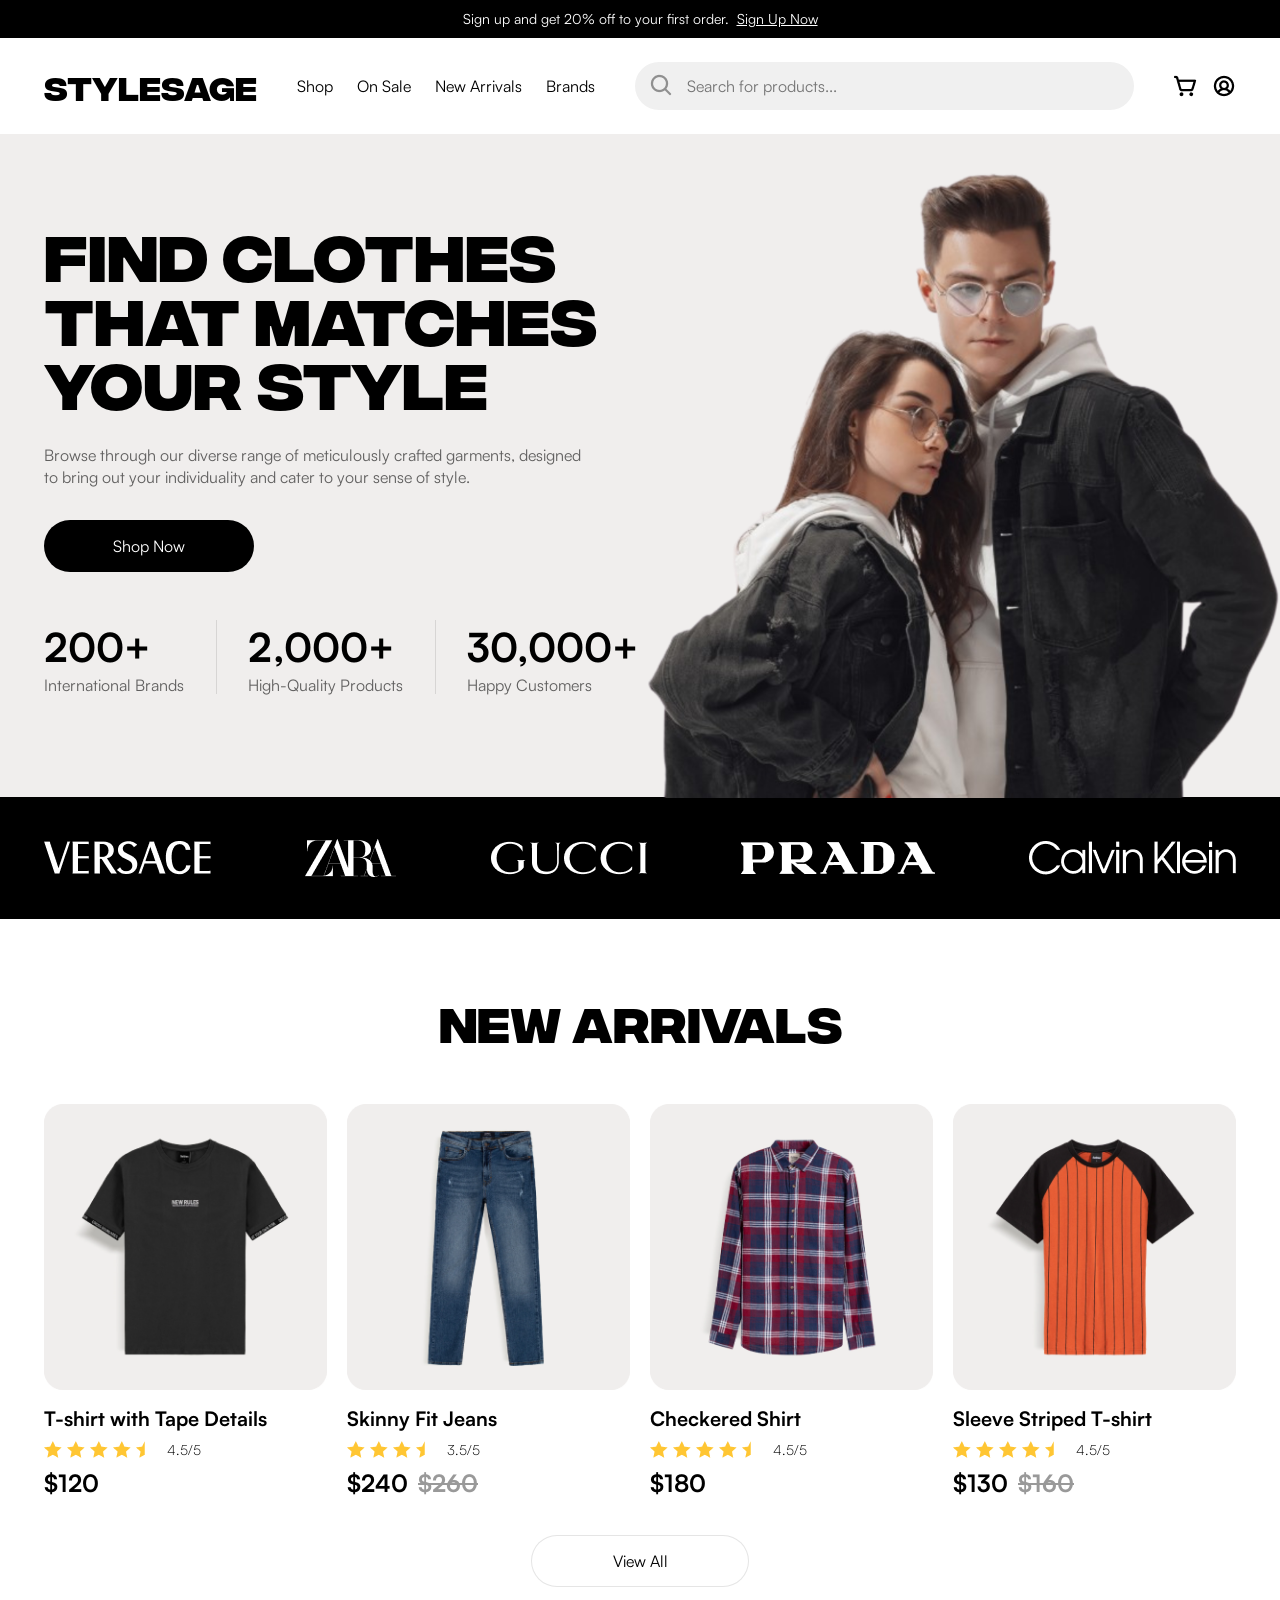
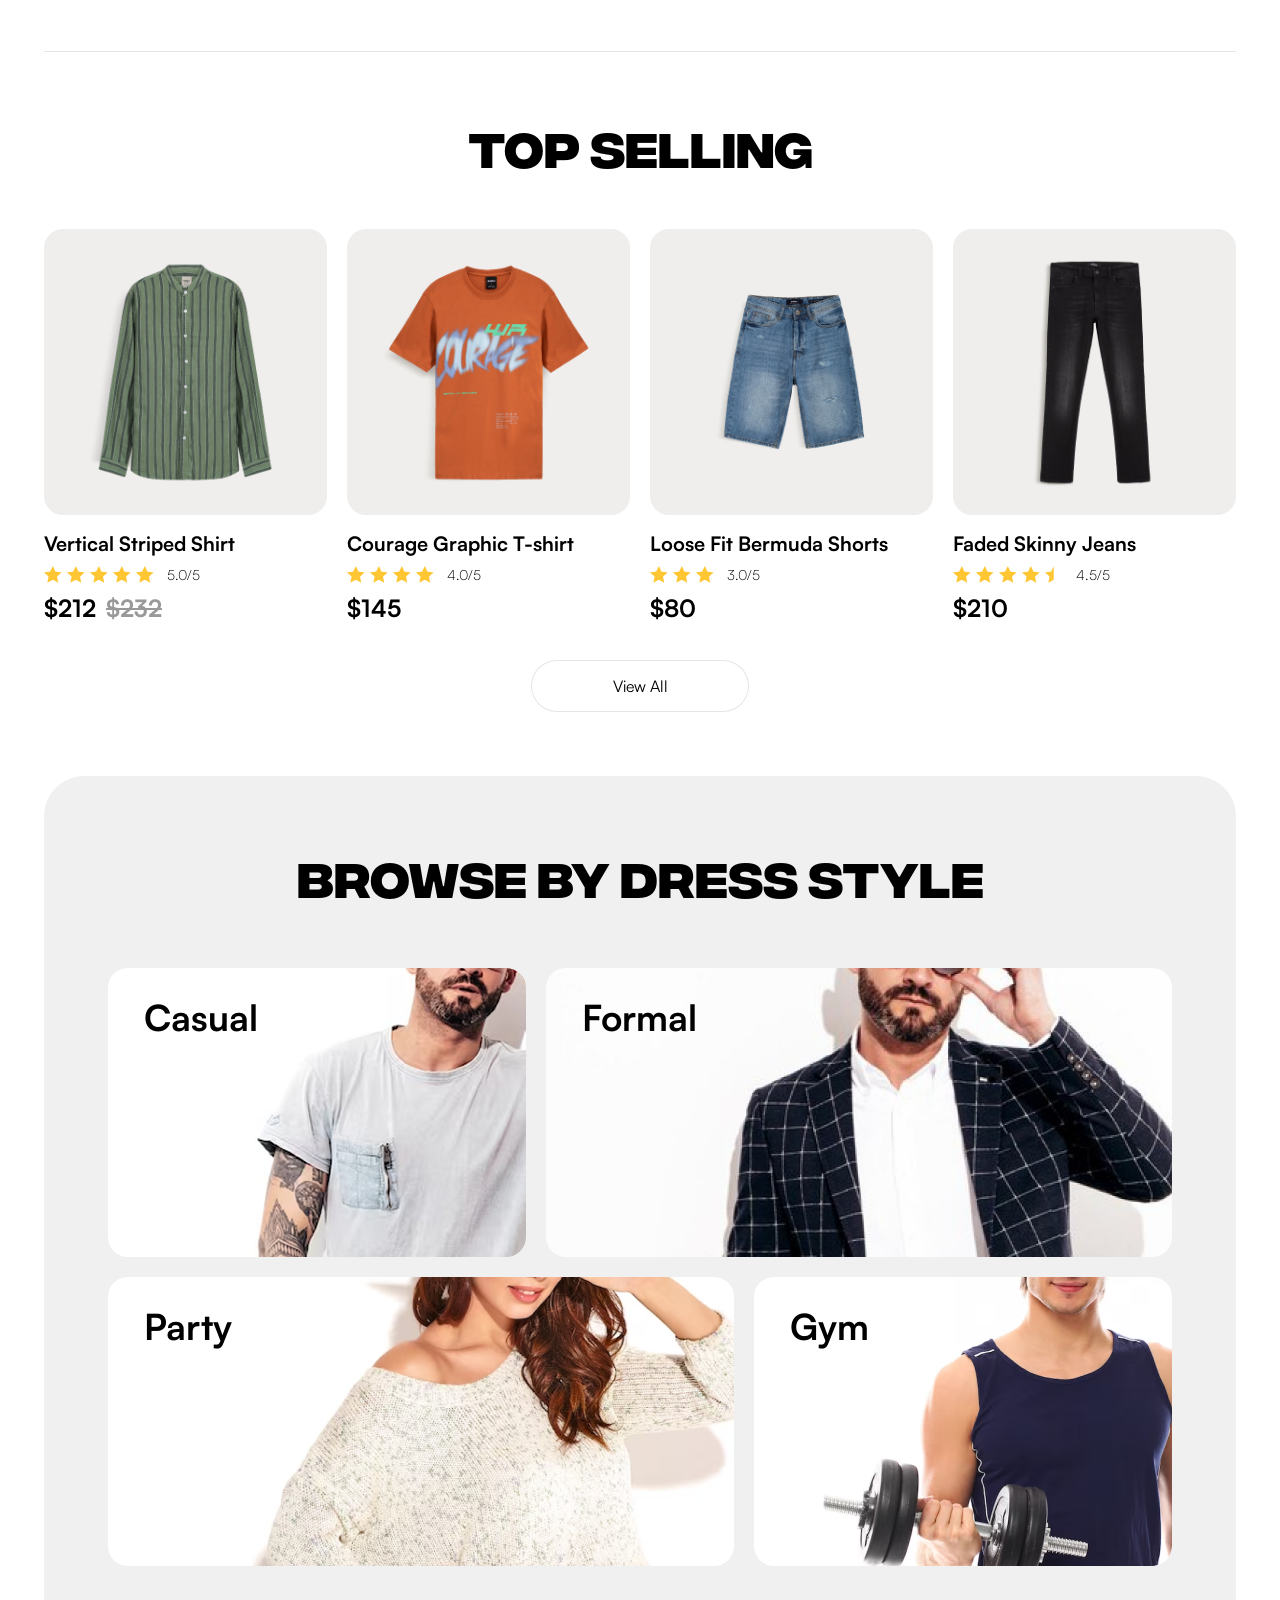
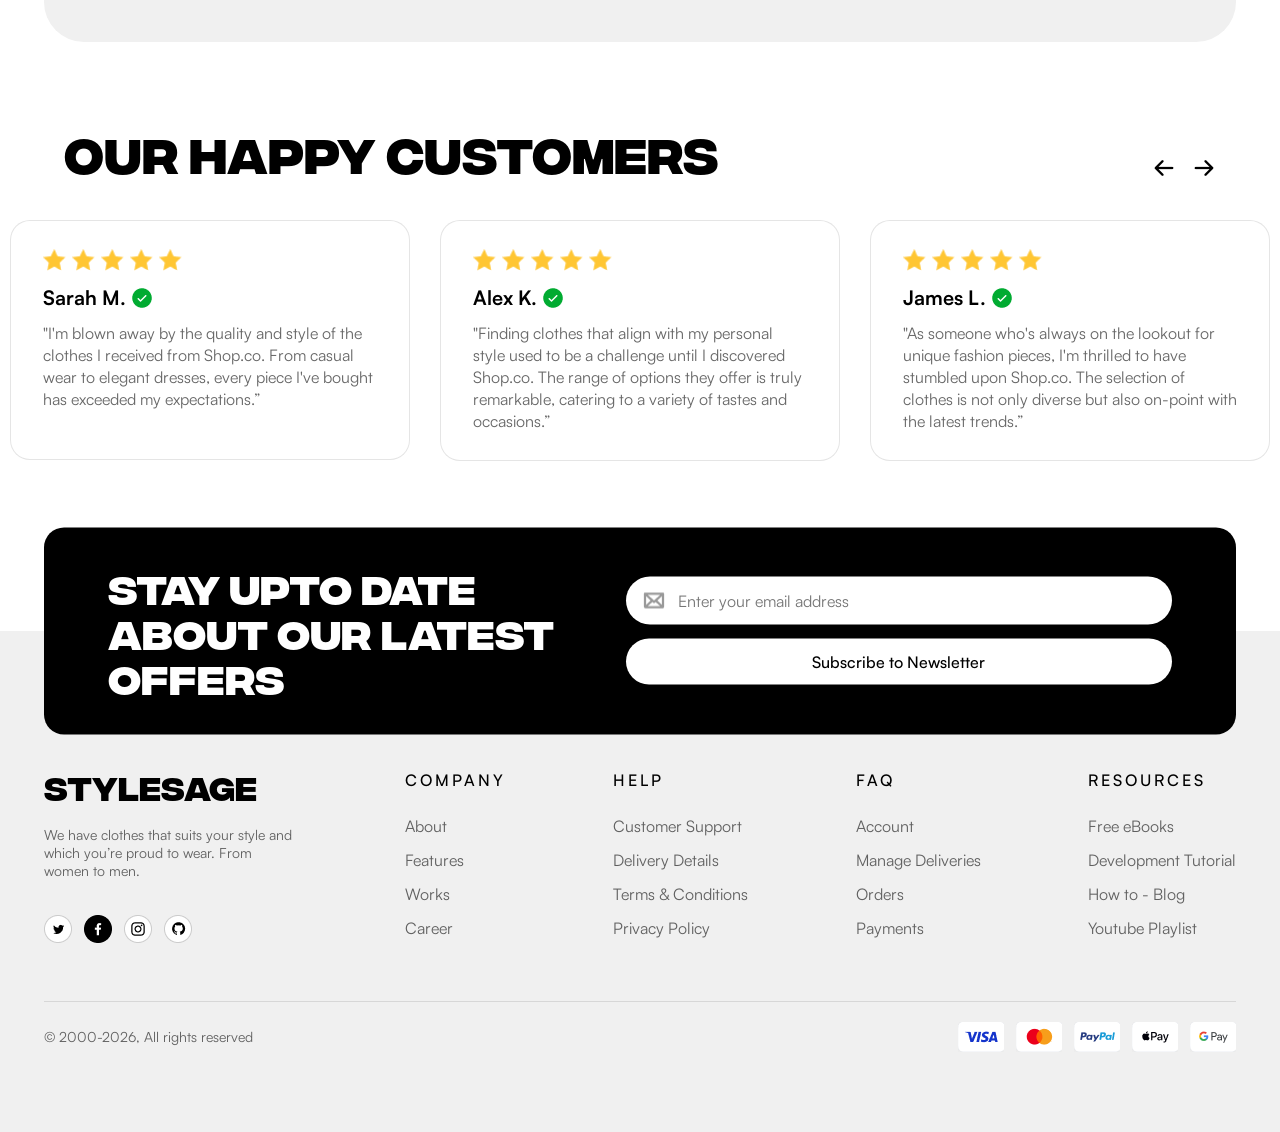
==== commit 5f52022d: "update footer logo" ====
--- a/index.html
+++ b/index.html
@@ -66,8 +66,8 @@
                         Your Style
                     </h2>
                     <p>
-                        Browse through our diverse range of meticulously crafted garments, designed<br>
-                        to bring out your individuality and cater to your sense of style.
+                        Browse through our diverse range of meticulously crafted<br class="mo"> garments, designed<br class="pc">
+                        to bring out your individuality and<br class="mo"> cater to your sense of style.
                     </p>
                     <div class="btn_wrap">
                         <a href="#none"><span>Shop Now</span></a>
@@ -649,7 +649,7 @@
                 <div class="footer__top">
                     <div class="foot__info">
                         <div class="foot__logo">
-                            <h6><a href="index.html">Shop.co</a></h6>
+                            <h6><a href="index.html">StyleSage</a></h6>
                         </div>
                         <div class="foot__des">
                             <p>
--- a/css/main.css
+++ b/css/main.css
@@ -51,6 +51,7 @@
 .wrap.sub .product__section{margin:0;border-top:none;}
 
 br.mo{display:none;}
+br.pc{display:block;}
 
 .sect.sect2 .sect__inner{max-width:1328px;margin:0 auto;padding:72px 44px 64px;}
 .sect.sect3 .sect__inner{max-width:1328px;margin:0 auto;padding:0 44px;}
@@ -176,7 +177,7 @@
 .footer .footer__top{display:flex;justify-content:space-between;align-items:flex-start;padding:0 0 50px;column-gap:113px;}
 .footer .foot__info{width:248px;}
 .footer .foot__info .foot__logo h6{font-family:"Integral CF";font-size:32px;font-weight:700;color:#000;line-height:30px;text-transform:uppercase;}
-.footer .foot__info .foot__logo h6 a{display:block;color:#000;}
+.footer .foot__info .foot__logo h6 a{display:inline-block;color:#000;}
 .footer .foot__info .foot__des p{margin:25px 0 0;font-family:"Satoshi";font-size:14px;font-weight:400;color:rgba(0,0,0,0.6);}
 .footer .foot__info .foot__social{margin:35px 0 0;}
 .footer .foot__info .foot__social ul{display:flex;justify-content:flex-start;align-items:flex-start;column-gap:12px;}
@@ -615,6 +616,7 @@
 
 @media only screen and (max-width:767px){
     br.mo{display:block;}
+    br.pc{display:none;}
 
     .paginate ul li:nth-child(3){display:none;}
     .paginate ul li:nth-child(5){display:none;}
